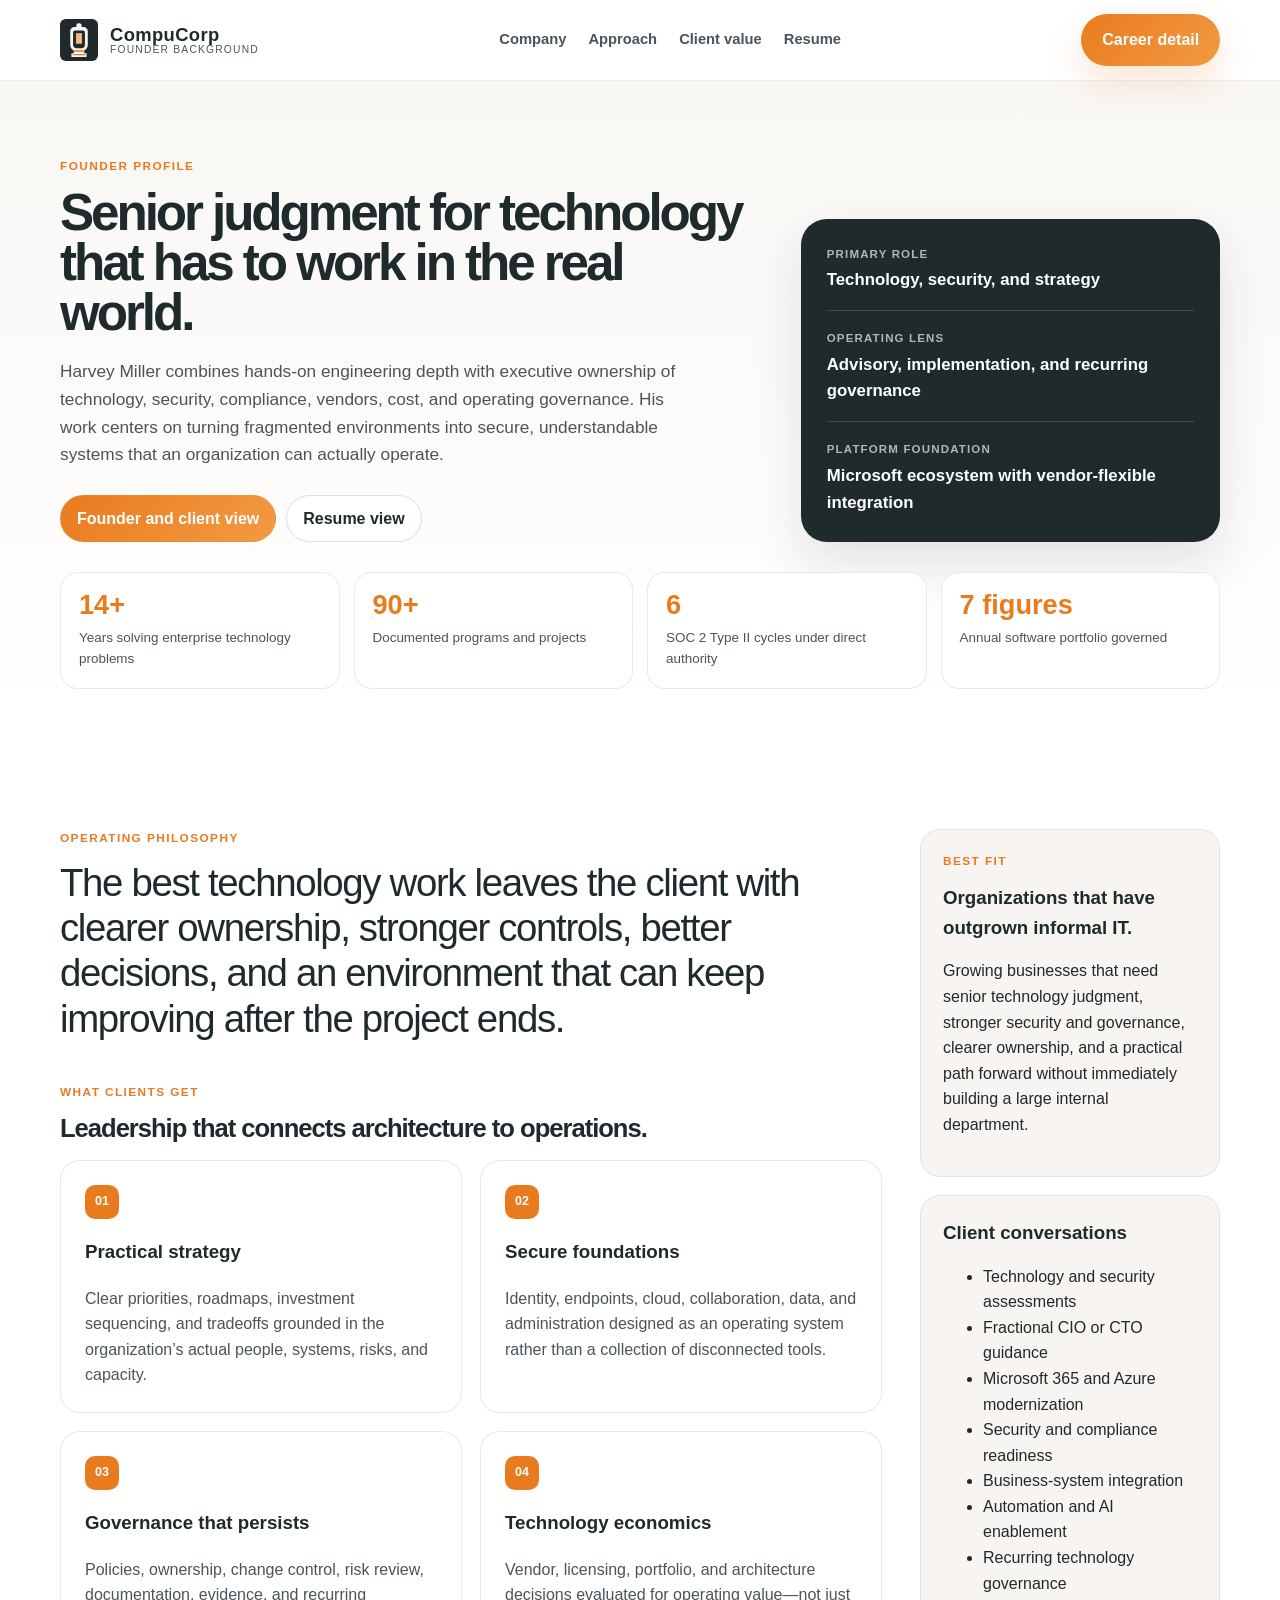
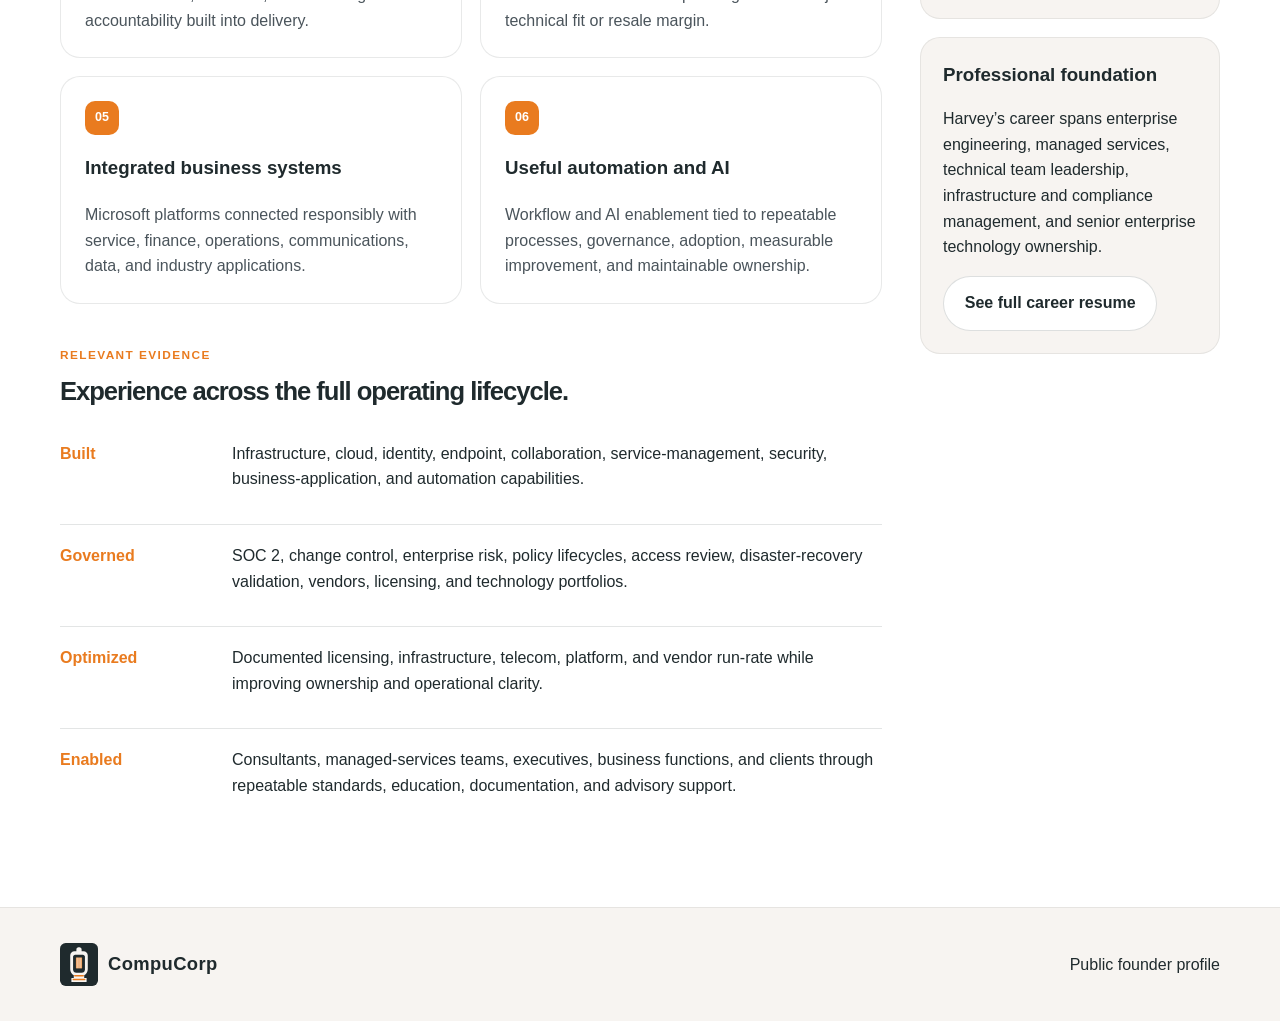
==== site/harvey-founder.html @ 073d2ede "Add public resume and founder profile pages" ====
<!DOCTYPE html>
<html lang="en">
  <head>
    <meta charset="UTF-8" />
    <meta name="viewport" content="width=device-width, initial-scale=1.0" />
    <title>Harvey Miller | Founder Profile</title>
    <meta name="description" content="Client-facing founder profile for Harvey Miller, focused on technology strategy, secure operations, governance, and practical modernization." />
    <link rel="stylesheet" href="styles.css" />
    <link rel="stylesheet" href="career.css" />
  </head>
  <body>
    <header class="topbar">
      <div class="container nav-wrap">
        <a class="brand" href="index.html" aria-label="CompuCorp home">
          <img class="brand-logo" src="assets/compucorp-mark.svg" alt="" />
          <div class="brand-text"><span class="brand-name">CompuCorp</span><span class="brand-tag">Founder background</span></div>
        </a>
        <nav class="main-nav" aria-label="Founder profile navigation">
          <a href="index.html">Company</a>
          <a href="#approach">Approach</a>
          <a href="#client-value">Client value</a>
          <a href="harvey-resume.html">Resume</a>
        </nav>
        <a class="nav-cta" href="harvey-resume.html">Career detail</a>
      </div>
    </header>

    <main>
      <section class="profile-hero">
        <div class="container profile-hero-grid">
          <div>
            <p class="eyebrow">Founder profile</p>
            <h1>Senior judgment for technology that has to work in the real world.</h1>
            <p class="lead">Harvey Miller combines hands-on engineering depth with executive ownership of technology, security, compliance, vendors, cost, and operating governance. His work centers on turning fragmented environments into secure, understandable systems that an organization can actually operate.</p>
            <div class="profile-switcher" aria-label="Choose profile view">
              <a href="harvey-founder.html" aria-current="page">Founder and client view</a>
              <a href="harvey-resume.html">Resume view</a>
            </div>
          </div>
          <aside class="profile-facts" aria-label="Founder focus">
            <dl>
              <div><dt>Primary role</dt><dd>Technology, security, and strategy</dd></div>
              <div><dt>Operating lens</dt><dd>Advisory, implementation, and recurring governance</dd></div>
              <div><dt>Platform foundation</dt><dd>Microsoft ecosystem with vendor-flexible integration</dd></div>
            </dl>
          </aside>
        </div>
        <div class="container profile-metrics" aria-label="Selected experience metrics">
          <div class="profile-metric"><strong>14+</strong><span>Years solving enterprise technology problems</span></div>
          <div class="profile-metric"><strong>90+</strong><span>Documented programs and projects</span></div>
          <div class="profile-metric"><strong>6</strong><span>SOC 2 Type II cycles under direct authority</span></div>
          <div class="profile-metric"><strong>7 figures</strong><span>Annual software portfolio governed</span></div>
        </div>
      </section>

      <section class="section" id="approach">
        <div class="container founder-layout">
          <div>
            <section class="career-section">
              <p class="eyebrow">Operating philosophy</p>
              <p class="founder-principle">The best technology work leaves the client with clearer ownership, stronger controls, better decisions, and an environment that can keep improving after the project ends.</p>
            </section>

            <section class="career-section" id="client-value">
              <p class="eyebrow">What clients get</p>
              <h2>Leadership that connects architecture to operations.</h2>
              <div class="client-value-grid">
                <article class="client-value-card"><span class="number">01</span><h3>Practical strategy</h3><p>Clear priorities, roadmaps, investment sequencing, and tradeoffs grounded in the organization’s actual people, systems, risks, and capacity.</p></article>
                <article class="client-value-card"><span class="number">02</span><h3>Secure foundations</h3><p>Identity, endpoints, cloud, collaboration, data, and administration designed as an operating system rather than a collection of disconnected tools.</p></article>
                <article class="client-value-card"><span class="number">03</span><h3>Governance that persists</h3><p>Policies, ownership, change control, risk review, documentation, evidence, and recurring accountability built into delivery.</p></article>
                <article class="client-value-card"><span class="number">04</span><h3>Technology economics</h3><p>Vendor, licensing, portfolio, and architecture decisions evaluated for operating value—not just technical fit or resale margin.</p></article>
                <article class="client-value-card"><span class="number">05</span><h3>Integrated business systems</h3><p>Microsoft platforms connected responsibly with service, finance, operations, communications, data, and industry applications.</p></article>
                <article class="client-value-card"><span class="number">06</span><h3>Useful automation and AI</h3><p>Workflow and AI enablement tied to repeatable processes, governance, adoption, measurable improvement, and maintainable ownership.</p></article>
              </div>
            </section>

            <section class="career-section">
              <p class="eyebrow">Relevant evidence</p>
              <h2>Experience across the full operating lifecycle.</h2>
              <div class="proof-list">
                <div class="proof-item"><strong>Built</strong><span>Infrastructure, cloud, identity, endpoint, collaboration, service-management, security, business-application, and automation capabilities.</span></div>
                <div class="proof-item"><strong>Governed</strong><span>SOC 2, change control, enterprise risk, policy lifecycles, access review, disaster-recovery validation, vendors, licensing, and technology portfolios.</span></div>
                <div class="proof-item"><strong>Optimized</strong><span>Documented licensing, infrastructure, telecom, platform, and vendor run-rate while improving ownership and operational clarity.</span></div>
                <div class="proof-item"><strong>Enabled</strong><span>Consultants, managed-services teams, executives, business functions, and clients through repeatable standards, education, documentation, and advisory support.</span></div>
              </div>
            </section>
          </div>

          <aside class="profile-sidebar">
            <section class="sidebar-card"><p class="eyebrow">Best fit</p><h3>Organizations that have outgrown informal IT.</h3><p>Growing businesses that need senior technology judgment, stronger security and governance, clearer ownership, and a practical path forward without immediately building a large internal department.</p></section>
            <section class="sidebar-card"><h3>Client conversations</h3><ul><li>Technology and security assessments</li><li>Fractional CIO or CTO guidance</li><li>Microsoft 365 and Azure modernization</li><li>Security and compliance readiness</li><li>Business-system integration</li><li>Automation and AI enablement</li><li>Recurring technology governance</li></ul></section>
            <section class="sidebar-card"><h3>Professional foundation</h3><p>Harvey’s career spans enterprise engineering, managed services, technical team leadership, infrastructure and compliance management, and senior enterprise technology ownership.</p><a class="secondary" href="harvey-resume.html">See full career resume</a></section>
          </aside>
        </div>
      </section>
    </main>

    <footer class="site-footer"><div class="container footer-wrap"><div class="brand brand-footer"><img class="brand-logo" src="assets/compucorp-mark.svg" alt="" /><div class="brand-text"><span class="brand-name">CompuCorp</span></div></div><p>Public founder profile</p></div></footer>
    <script src="script.js"></script>
  </body>
</html>
---- site/styles.css ----
:root {
  --orange: #e97b1f;
  --orange-soft: #f39a42;
  --charcoal: #1f2a2d;
  --graphite: #4a545b;
  --warm-gray: #eae3dc;
  --off-white: #f7f4f1;
  --white: #ffffff;
  --dark: #11181a;
  --shadow: rgba(31, 42, 45, 0.12);
}

* {
  box-sizing: border-box;
}

html {
  scroll-behavior: smooth;
}

body {
  margin: 0;
  font-family: "Segoe UI", Inter, Arial, sans-serif;
  background: var(--white);
  color: var(--charcoal);
  line-height: 1.6;
}

a {
  text-decoration: none;
}

img {
  max-width: 100%;
}

.container {
  width: min(1160px, calc(100% - 32px));
  margin: 0 auto;
}

.topbar {
  position: sticky;
  top: 0;
  z-index: 999;
  background: rgba(255, 255, 255, 0.84);
  backdrop-filter: blur(10px);
  border-bottom: 1px solid rgba(31, 42, 45, 0.08);
}

.nav-wrap {
  display: flex;
  align-items: center;
  justify-content: space-between;
  gap: 20px;
  min-height: 80px;
}

.brand {
  display: flex;
  align-items: center;
  gap: 12px;
}

.brand-mark {
  width: 34px;
  height: 34px;
  background: linear-gradient(135deg, var(--orange) 0%, var(--orange-soft) 100%);
  border-radius: 10px;
  display: grid;
  place-items: center;
  box-shadow: 0 10px 25px rgba(233, 123, 31, 0.24);
}

.brand-logo {
  width: 38px;
  height: 43px;
  object-fit: contain;
}

.mark-core {
  width: 16px;
  height: 16px;
  border: 2px solid var(--white);
  border-radius: 4px;
  display: block;
  transform: rotate(45deg);
}

.brand-text {
  display: flex;
  flex-direction: column;
  line-height: 1.08;
}

.brand-name {
  font-size: 1.15rem;
  letter-spacing: 0.02em;
  font-weight: 800;
  color: var(--charcoal);
}

.brand-tag {
  font-size: 0.64rem;
  letter-spacing: 0.12em;
  text-transform: uppercase;
  color: var(--graphite);
}

.main-nav {
  display: flex;
  align-items: center;
  gap: 22px;
  flex-wrap: wrap;
}

.main-nav a {
  color: var(--graphite);
  font-size: 0.92rem;
  font-weight: 600;
}

.nav-cta,
.primary,
.secondary {
  display: inline-flex;
  align-items: center;
  justify-content: center;
  padding: 0.85rem 1.3rem;
  border-radius: 999px;
  font-weight: 700;
  transition: transform 0.2s ease, box-shadow 0.2s ease;
}

.nav-cta,
.primary {
  background: linear-gradient(135deg, var(--orange) 0%, var(--orange-soft) 100%);
  color: var(--white);
  box-shadow: 0 16px 35px rgba(233, 123, 31, 0.2);
}

.secondary {
  background: var(--white);
  color: var(--charcoal);
  border: 1px solid rgba(31, 42, 45, 0.15);
}

.nav-cta:hover,
.primary:hover,
.secondary:hover {
  transform: translateY(-1px);
}

.hero {
  background: linear-gradient(180deg, #f9f7f4 0%, #ffffff 100%);
  padding: 88px 0 54px;
}

.hero-grid {
  display: grid;
  grid-template-columns: 1.2fr 0.8fr;
  gap: 42px;
  align-items: center;
}

.eyebrow {
  margin: 0 0 12px;
  letter-spacing: 0.12em;
  text-transform: uppercase;
  font-size: 0.74rem;
  font-weight: 800;
  color: var(--orange);
}

h1, h2, h3 {
  margin-top: 0;
  color: var(--charcoal);
}

h1 {
  font-size: clamp(2.8rem, 4vw, 5rem);
  line-height: 0.98;
  margin-bottom: 20px;
  letter-spacing: -0.06em;
}

h2 {
  font-size: clamp(2rem, 3vw, 3rem);
  line-height: 1.1;
  letter-spacing: -0.04em;
}

.lead {
  font-size: 1.08rem;
  max-width: 620px;
  color: var(--graphite);
}

.hero-actions {
  display: flex;
  gap: 16px;
  margin-top: 28px;
  margin-bottom: 30px;
  flex-wrap: wrap;
}

.hero-points {
  list-style: none;
  padding: 0;
  margin: 0;
  display: flex;
  flex-wrap: wrap;
  gap: 12px;
}

.hero-points li {
  background: var(--off-white);
  color: var(--charcoal);
  border: 1px solid rgba(31, 42, 45, 0.08);
  border-radius: 999px;
  padding: 0.6rem 0.9rem;
  font-size: 0.85rem;
  font-weight: 600;
}

.hero-panel {
  background: linear-gradient(180deg, var(--charcoal) 0%, #25363d 100%);
  border-radius: 28px;
  padding: 18px 18px 20px;
  box-shadow: 0 28px 60px rgba(17, 24, 26, 0.18);
}

.hero-mark {
  width: 88px;
  height: 99px;
  object-fit: contain;
  position: absolute;
  right: 22px;
  top: 28px;
  opacity: 0.95;
}

.hero-panel {
  position: relative;
}

.panel-header {
  display: flex;
  gap: 8px;
  padding-bottom: 18px;
  border-bottom: 1px solid rgba(255, 255, 255, 0.1);
}

.dot {
  display: inline-block;
  width: 12px;
  height: 12px;
  border-radius: 50%;
}

.dot.orange { background: var(--orange); }
.dot.gray { background: #b4a9a0; }
.dot.dark { background: #5b6468; }

.mini-graph {
  margin-top: 26px;
  background: rgba(255, 255, 255, 0.04);
  border-radius: 18px;
  padding: 18px 16px 12px;
  border: 1px solid rgba(255, 255, 255, 0.08);
}

.bar-wrap {
  height: 220px;
  display: flex;
  align-items: end;
  gap: 12px;
}

.bar {
  width: 100%;
  display: block;
  border-radius: 11px 11px 0 0;
  background: linear-gradient(180deg, var(--orange-soft) 0%, var(--orange) 100%);
}

.bar-1 { height: 38%; }
.bar-2 { height: 52%; }
.bar-3 { height: 68%; }
.bar-4 { height: 85%; }
.bar-5 { height: 100%; }

.panel-metrics {
  margin-top: 20px;
  display: grid;
  gap: 18px;
}

.panel-metrics div {
  background: rgba(255, 255, 255, 0.04);
  border: 1px solid rgba(255, 255, 255, 0.08);
  border-radius: 14px;
  padding: 12px 14px;
}

.metric-label {
  display: block;
  color: rgba(255, 255, 255, 0.72);
  font-size: 0.7rem;
  letter-spacing: 0.08em;
  text-transform: uppercase;
  margin-bottom: 8px;
}

.panel-metrics strong {
  color: var(--white);
  font-size: 1rem;
}

.stripe {
  background: var(--charcoal);
  color: var(--white);
  padding: 18px 0;
}

.stripe-grid {
  display: grid;
  grid-template-columns: repeat(5, minmax(0, 1fr));
  gap: 16px;
  text-align: center;
}

.stripe-grid span {
  font-weight: 600;
  opacity: 0.92;
}

.section {
  padding: 90px 0;
}

.section.alt {
  background: #f7f4f1;
}

.section-header {
  display: flex;
  flex-direction: column;
  align-items: flex-start;
  margin-bottom: 40px;
}

.section-header.narrow {
  max-width: 780px;
}

.overview-grid,
.model-grid,
.team-grid,
.partner-grid {
  display: grid;
  gap: 28px;
}

.overview-grid {
  grid-template-columns: repeat(2, minmax(0, 1fr));
}

.story-card,
.model-card,
.person-card,
.partner-item,
.service-card {
  background: var(--white);
  border: 1px solid rgba(31, 42, 45, 0.08);
  border-radius: 22px;
  box-shadow: 0 16px 30px var(--shadow);
}

.story-card,
.model-card,
.partner-item,
.person-card {
  padding: 28px;
}

.story-card.accent {
  background: linear-gradient(180deg, var(--off-white) 0%, var(--white) 100%);
}

.cards-grid {
  display: grid;
  grid-template-columns: repeat(3, minmax(0, 1fr));
  gap: 24px;
}

.service-card {
  padding: 24px 22px 20px;
}

.card-icon {
  display: inline-flex;
  width: 44px;
  height: 44px;
  border-radius: 12px;
  align-items: center;
  justify-content: center;
  background: rgba(233, 123, 31, 0.12);
  color: var(--orange);
  font-weight: 800;
  margin-bottom: 16px;
}

.service-card ul,
.model-card ul,
.model-card ol {
  margin: 16px 0 0;
  padding-left: 18px;
  color: var(--graphite);
}

.model-grid {
  grid-template-columns: 1fr 1fr;
  margin-bottom: 28px;
}

.model-card.highlight {
  background: linear-gradient(180deg, var(--charcoal) 0%, #27373d 100%);
  border-color: rgba(255, 255, 255, 0.05);
}

.model-card.highlight h3,
.model-card.highlight li {
  color: var(--white);
}

.pricing-box {
  display: grid;
  gap: 14px;
  background: linear-gradient(135deg, rgba(233, 123, 31, 0.08) 0%, rgba(243, 154, 66, 0.03) 100%);
  border: 1px solid rgba(233, 123, 31, 0.2);
  border-radius: 22px;
  padding: 28px;
}

.price-line {
  display: flex;
  align-items: center;
  justify-content: space-between;
  gap: 16px;
  background: rgba(255, 255, 255, 0.7);
  border-radius: 14px;
  padding: 14px 16px;
  border: 1px solid rgba(31, 42, 45, 0.06);
}

.timeline {
  display: grid;
  grid-template-columns: repeat(5, minmax(0, 1fr));
  gap: 18px;
}

.timeline-item {
  background: var(--white);
  border-radius: 18px;
  border: 1px solid rgba(31, 42, 45, 0.08);
  padding: 20px 18px;
  box-shadow: 0 10px 25px rgba(31, 42, 45, 0.04);
}

.step {
  display: inline-block;
  margin-bottom: 10px;
  background: rgba(233, 123, 31, 0.12);
  color: var(--orange);
  border-radius: 999px;
  padding: 5px 10px;
  font-size: 0.72rem;
  font-weight: 800;
  letter-spacing: 0.08em;
  text-transform: uppercase;
}

.team-grid {
  grid-template-columns: repeat(3, minmax(0, 1fr));
}

.person-role {
  display: inline-block;
  margin-bottom: 10px;
  color: var(--orange);
  font-size: 0.7rem;
  font-weight: 800;
  letter-spacing: 0.1em;
  text-transform: uppercase;
}

.partner-grid {
  grid-template-columns: repeat(2, minmax(0, 1fr));
}

.section-link {
  margin: 28px 0 0;
}

.section-link a {
  color: var(--orange);
  font-weight: 800;
}

.portal-section {
  padding-top: 20px;
}

.portal-grid {
  display: grid;
  grid-template-columns: repeat(3, minmax(0, 1fr));
  gap: 20px;
}

.portal-card {
  display: block;
  min-height: 230px;
  padding: 28px;
  color: var(--charcoal);
  background: var(--white);
  border: 1px solid rgba(31, 42, 45, 0.1);
  border-radius: 18px;
  box-shadow: 0 16px 32px rgba(31, 42, 45, 0.08);
  transition: transform 0.2s ease, border-color 0.2s ease;
}

.portal-card:hover {
  transform: translateY(-4px);
  border-color: rgba(233, 123, 31, 0.45);
}

.card-kicker {
  color: var(--orange);
  font-size: 0.72rem;
  font-weight: 800;
  letter-spacing: 0.1em;
  text-transform: uppercase;
}

.page-hero {
  padding: 86px 0 48px;
  background: linear-gradient(180deg, #f9f7f4 0%, #ffffff 100%);
}

.page-hero .lead {
  max-width: 760px;
}

.notice {
  margin: 28px 0 0;
  padding: 16px 18px;
  border-left: 4px solid var(--orange);
  background: var(--off-white);
  color: var(--graphite);
}

.work-grid {
  display: grid;
  grid-template-columns: repeat(3, minmax(0, 1fr));
  gap: 20px;
}

.work-card {
  padding: 24px;
  background: var(--white);
  border: 1px solid rgba(31, 42, 45, 0.09);
  border-radius: 16px;
}

.work-card ul,
.work-card ol,
.resource-list {
  margin: 16px 0 0;
  padding-left: 19px;
  color: var(--graphite);
}

.work-card li,
.resource-list li {
  margin-bottom: 8px;
}

.gate-list {
  display: grid;
  gap: 14px;
}

.gate-item {
  display: grid;
  grid-template-columns: 130px 1fr 1fr;
  gap: 20px;
  align-items: start;
  padding: 18px;
  background: var(--white);
  border: 1px solid rgba(31, 42, 45, 0.08);
  border-radius: 14px;
}

.gate-label {
  color: var(--orange);
  font-size: 0.78rem;
  font-weight: 800;
  letter-spacing: 0.08em;
  text-transform: uppercase;
}

.resource-grid {
  display: grid;
  grid-template-columns: repeat(2, minmax(0, 1fr));
  gap: 20px;
}

.section-spacer {
  margin-top: 20px;
}

.resource-card {
  padding: 26px;
  background: var(--charcoal);
  border-radius: 18px;
  color: var(--white);
}

.resource-card h3,
.resource-card p,
.resource-card li,
.resource-card a {
  color: var(--white);
}

.resource-card a {
  text-decoration: underline;
  text-decoration-color: var(--orange-soft);
  text-underline-offset: 4px;
}

.doc-links {
  display: grid;
  gap: 12px;
}

.doc-link {
  display: block;
  padding: 16px;
  background: var(--white);
  border: 1px solid rgba(31, 42, 45, 0.09);
  border-radius: 12px;
  color: var(--charcoal);
  font-weight: 700;
}

.document-library,
.document-content {
  display: grid;
  gap: 34px;
}

.document-group {
  display: grid;
  gap: 16px;
}

.document-group > h3 {
  margin-bottom: 0;
  color: var(--orange);
  font-size: 0.82rem;
  letter-spacing: 0.1em;
  text-transform: uppercase;
}

.document-grid {
  display: grid;
  grid-template-columns: repeat(3, minmax(0, 1fr));
  gap: 18px;
}

.document-card {
  display: flex;
  flex-direction: column;
  align-items: flex-start;
  padding: 24px;
  background: var(--white);
  border: 1px solid rgba(31, 42, 45, 0.09);
  border-radius: 16px;
  box-shadow: 0 10px 24px rgba(31, 42, 45, 0.05);
}

.document-card p {
  color: var(--graphite);
  flex: 1;
}

.document-card .doc-link {
  width: 100%;
  margin-top: 14px;
  color: var(--orange);
  background: var(--off-white);
}

.document-section {
  max-width: 820px;
  padding-bottom: 28px;
  border-bottom: 1px solid rgba(31, 42, 45, 0.1);
}

.document-section h2 {
  font-size: 1.8rem;
  margin-bottom: 12px;
}

.document-section p,
.document-section li {
  color: var(--graphite);
}

.document-section ul {
  display: grid;
  gap: 10px;
  padding-left: 22px;
}

.final-callout {
  padding-top: 32px;
}

.final-box {
  background: linear-gradient(135deg, var(--charcoal) 0%, #23373d 100%);
  border-radius: 28px;
  padding: 34px 28px;
  display: flex;
  justify-content: space-between;
  align-items: center;
  gap: 20px;
  color: var(--white);
}

.final-box h2,
.final-box .eyebrow {
  color: var(--white);
}

.site-footer {
  background: var(--off-white);
  border-top: 1px solid rgba(31, 42, 45, 0.08);
  padding: 28px 0;
}

.footer-wrap {
  display: flex;
  align-items: center;
  justify-content: space-between;
  gap: 16px;
  flex-wrap: wrap;
}

.brand-footer {
  gap: 10px;
}

@media (max-width: 980px) {
  .hero-grid,
  .overview-grid,
  .model-grid,
  .cards-grid,
  .team-grid,
  .partner-grid,
  .portal-grid,
  .work-grid,
  .timeline,
  .stripe-grid,
  .document-grid {
    grid-template-columns: 1fr 1fr;
  }

  .hero-grid,
  .timeline,
  .stripe-grid {
    grid-template-columns: 1fr;
  }

  .main-nav {
    display: none;
  }

  .final-box {
    flex-direction: column;
    align-items: flex-start;
  }
}

@media (max-width: 640px) {
  .cards-grid,
  .overview-grid,
  .model-grid,
  .team-grid,
  .partner-grid,
  .portal-grid,
  .work-grid,
  .resource-grid,
  .timeline,
  .stripe-grid,
  .document-grid {
    grid-template-columns: 1fr;
  }

  .gate-item {
    grid-template-columns: 1fr;
    gap: 8px;
  }

  .nav-wrap {
    min-height: 72px;
  }

  .hero {
    padding-top: 56px;
  }

  h1 {
    font-size: 2.5rem;
  }
}
---- site/career.css ----
.profile-hero {
  background: linear-gradient(180deg, #f9f7f4 0%, #ffffff 100%);
  padding: 76px 0 50px;
}

.profile-hero-grid {
  display: grid;
  grid-template-columns: minmax(0, 1.25fr) minmax(280px, 0.75fr);
  gap: 42px;
  align-items: end;
}

.profile-hero h1 {
  max-width: 900px;
}

.profile-switcher {
  display: flex;
  flex-wrap: wrap;
  gap: 10px;
  margin-top: 26px;
}

.profile-switcher a {
  display: inline-flex;
  align-items: center;
  min-height: 42px;
  padding: 0.62rem 1rem;
  border: 1px solid rgba(31, 42, 45, 0.14);
  border-radius: 999px;
  color: var(--charcoal);
  font-weight: 700;
  background: var(--white);
}

.profile-switcher a[aria-current="page"] {
  color: var(--white);
  border-color: transparent;
  background: linear-gradient(135deg, var(--orange) 0%, var(--orange-soft) 100%);
}

.profile-facts {
  background: var(--charcoal);
  color: var(--white);
  border-radius: 26px;
  padding: 26px;
  box-shadow: 0 22px 50px var(--shadow);
}

.profile-facts dl {
  margin: 0;
  display: grid;
  gap: 18px;
}

.profile-facts div {
  padding-bottom: 16px;
  border-bottom: 1px solid rgba(255, 255, 255, 0.14);
}

.profile-facts div:last-child {
  padding-bottom: 0;
  border-bottom: 0;
}

.profile-facts dt {
  color: rgba(255, 255, 255, 0.66);
  font-size: 0.72rem;
  font-weight: 800;
  letter-spacing: 0.1em;
  text-transform: uppercase;
}

.profile-facts dd {
  margin: 4px 0 0;
  font-size: 1.05rem;
  font-weight: 700;
}

.profile-metrics {
  display: grid;
  grid-template-columns: repeat(4, minmax(0, 1fr));
  gap: 14px;
  margin-top: 30px;
}

.profile-metric {
  border: 1px solid rgba(31, 42, 45, 0.1);
  border-radius: 18px;
  padding: 18px;
  background: var(--white);
}

.profile-metric strong {
  display: block;
  font-size: 1.7rem;
  line-height: 1;
  color: var(--orange);
}

.profile-metric span {
  display: block;
  margin-top: 8px;
  font-size: 0.84rem;
  color: var(--graphite);
}

.resume-layout,
.founder-layout {
  display: grid;
  grid-template-columns: minmax(0, 1fr) 300px;
  gap: 38px;
  align-items: start;
}

.career-section + .career-section {
  margin-top: 42px;
}

.career-section h2 {
  font-size: clamp(1.55rem, 2vw, 2.15rem);
  margin-bottom: 18px;
}

.career-entry {
  padding: 22px 0;
  border-top: 1px solid rgba(31, 42, 45, 0.12);
}

.career-entry:first-of-type {
  border-top: 0;
  padding-top: 0;
}

.career-entry-header {
  display: flex;
  justify-content: space-between;
  gap: 24px;
  align-items: baseline;
}

.career-entry h3 {
  margin-bottom: 4px;
  font-size: 1.16rem;
}

.career-entry .dates {
  color: var(--graphite);
  white-space: nowrap;
  font-size: 0.9rem;
  font-weight: 700;
}

.career-entry .employer {
  color: var(--orange);
  font-size: 0.86rem;
  font-weight: 800;
  letter-spacing: 0.04em;
  text-transform: uppercase;
}

.career-entry ul,
.profile-sidebar ul {
  margin-bottom: 0;
}

.profile-sidebar {
  position: sticky;
  top: 104px;
  display: grid;
  gap: 18px;
}

.sidebar-card {
  background: var(--off-white);
  border: 1px solid rgba(31, 42, 45, 0.08);
  border-radius: 20px;
  padding: 22px;
}

.sidebar-card h3 {
  margin-bottom: 10px;
}

.skill-cloud {
  display: flex;
  flex-wrap: wrap;
  gap: 8px;
}

.skill-cloud span {
  border: 1px solid rgba(31, 42, 45, 0.12);
  border-radius: 999px;
  padding: 0.45rem 0.68rem;
  background: var(--white);
  color: var(--graphite);
  font-size: 0.78rem;
  font-weight: 700;
}

.founder-principle {
  font-size: clamp(1.65rem, 3vw, 2.55rem);
  line-height: 1.18;
  letter-spacing: -0.035em;
  margin: 0;
}

.client-value-grid {
  display: grid;
  grid-template-columns: repeat(2, minmax(0, 1fr));
  gap: 18px;
}

.client-value-card {
  border: 1px solid rgba(31, 42, 45, 0.1);
  border-radius: 20px;
  padding: 24px;
  background: var(--white);
}

.client-value-card .number {
  display: inline-grid;
  place-items: center;
  width: 34px;
  height: 34px;
  margin-bottom: 18px;
  border-radius: 10px;
  color: var(--white);
  background: var(--orange);
  font-size: 0.78rem;
  font-weight: 900;
}

.client-value-card p {
  margin-bottom: 0;
  color: var(--graphite);
}

.proof-list {
  display: grid;
  gap: 14px;
}

.proof-item {
  display: grid;
  grid-template-columns: 150px 1fr;
  gap: 22px;
  padding: 18px 0;
  border-top: 1px solid rgba(31, 42, 45, 0.12);
}

.proof-item:first-child {
  border-top: 0;
}

.proof-item strong {
  color: var(--orange);
}

.public-note {
  color: var(--graphite);
  font-size: 0.82rem;
  margin-top: 20px;
}

@media (max-width: 900px) {
  .profile-hero-grid,
  .resume-layout,
  .founder-layout {
    grid-template-columns: 1fr;
  }

  .profile-metrics {
    grid-template-columns: repeat(2, minmax(0, 1fr));
  }

  .profile-sidebar {
    position: static;
  }
}

@media (max-width: 620px) {
  .profile-hero {
    padding-top: 48px;
  }

  .profile-metrics,
  .client-value-grid {
    grid-template-columns: 1fr;
  }

  .career-entry-header,
  .proof-item {
    display: block;
  }

  .career-entry .dates {
    display: block;
    margin-top: 4px;
  }
}
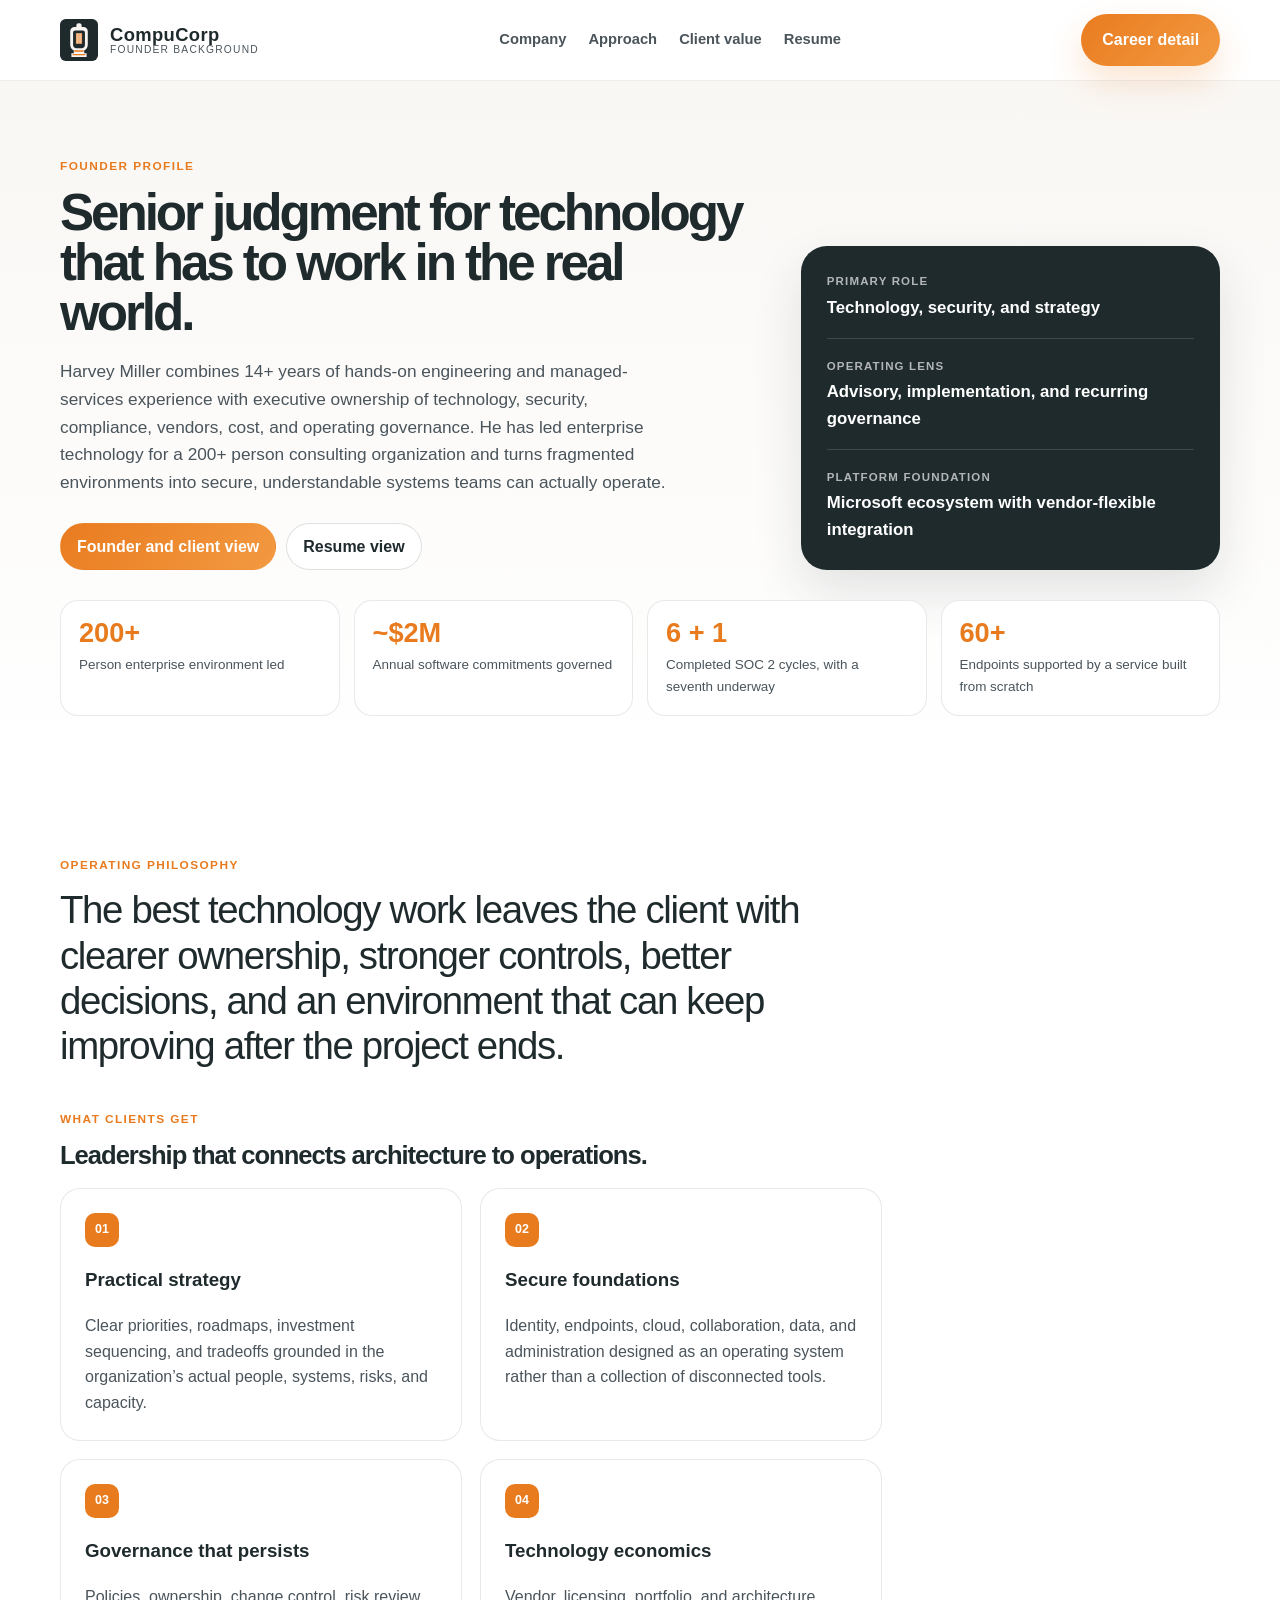
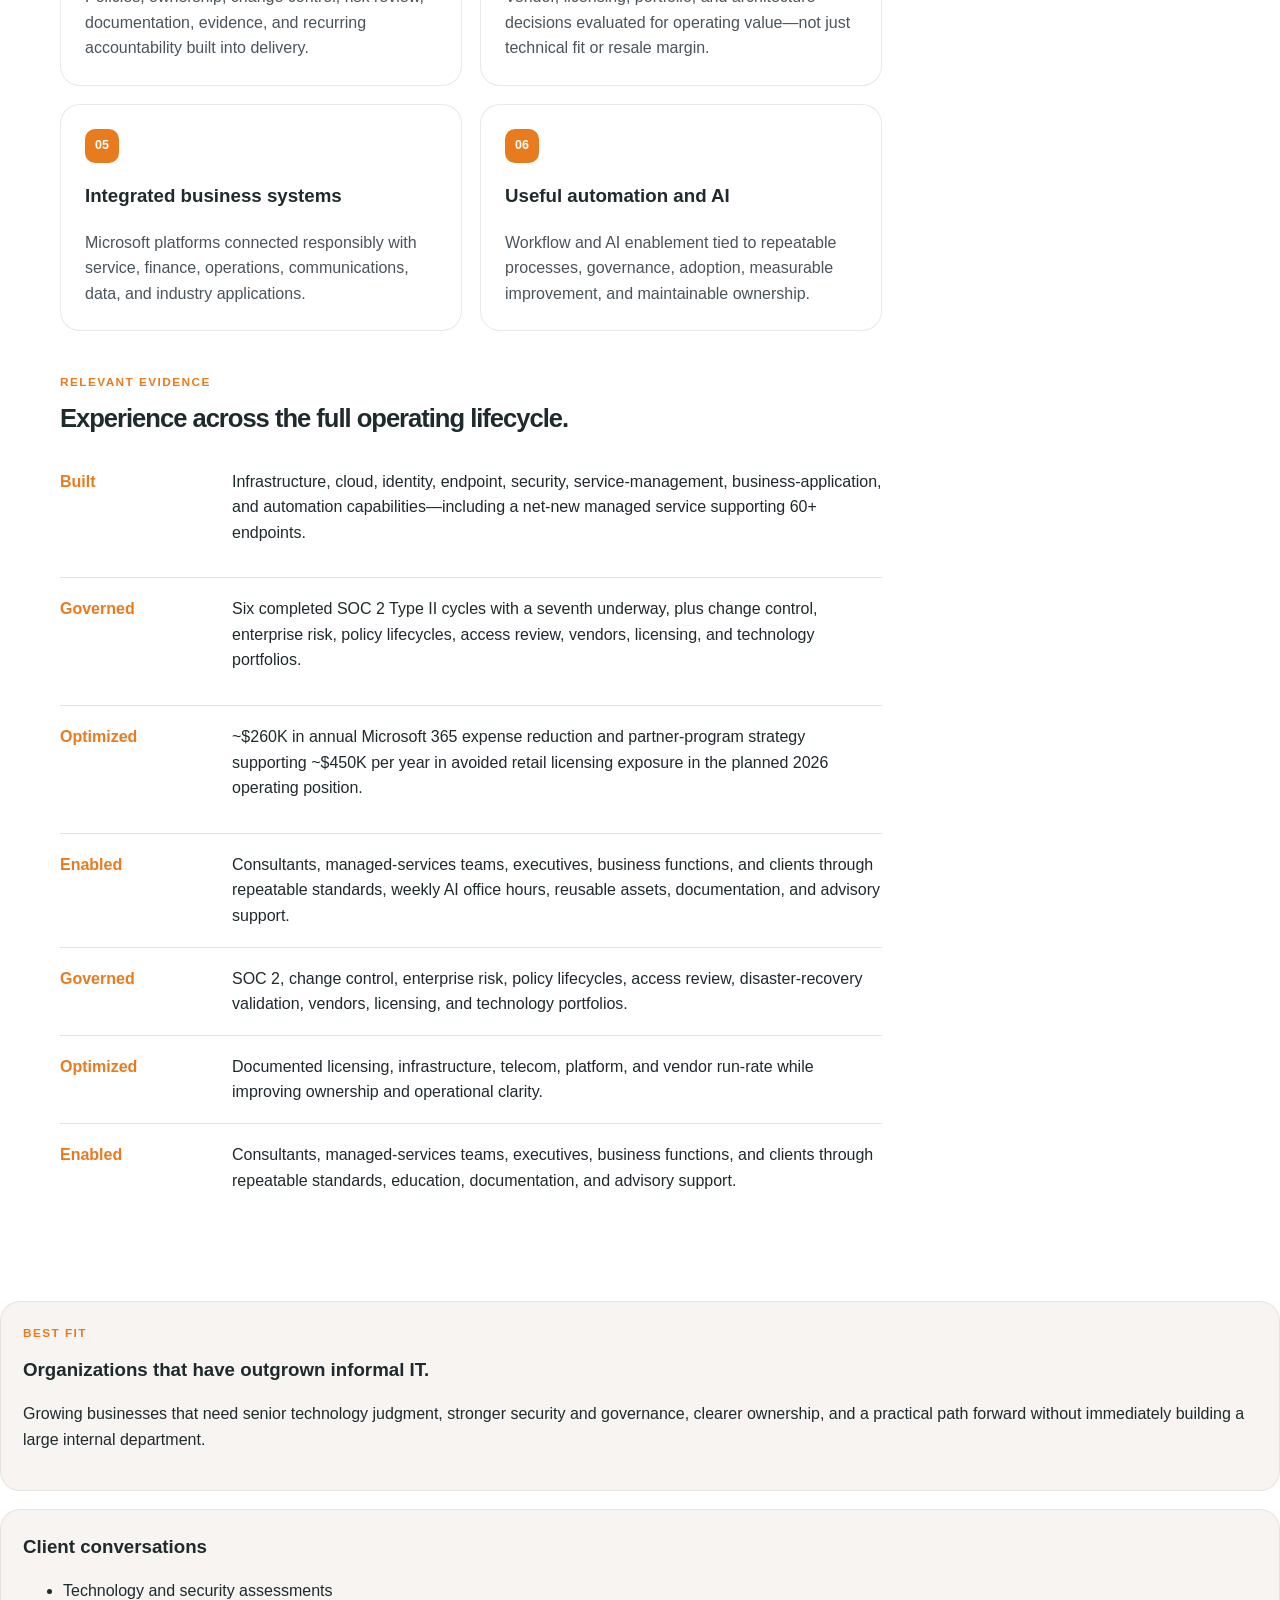
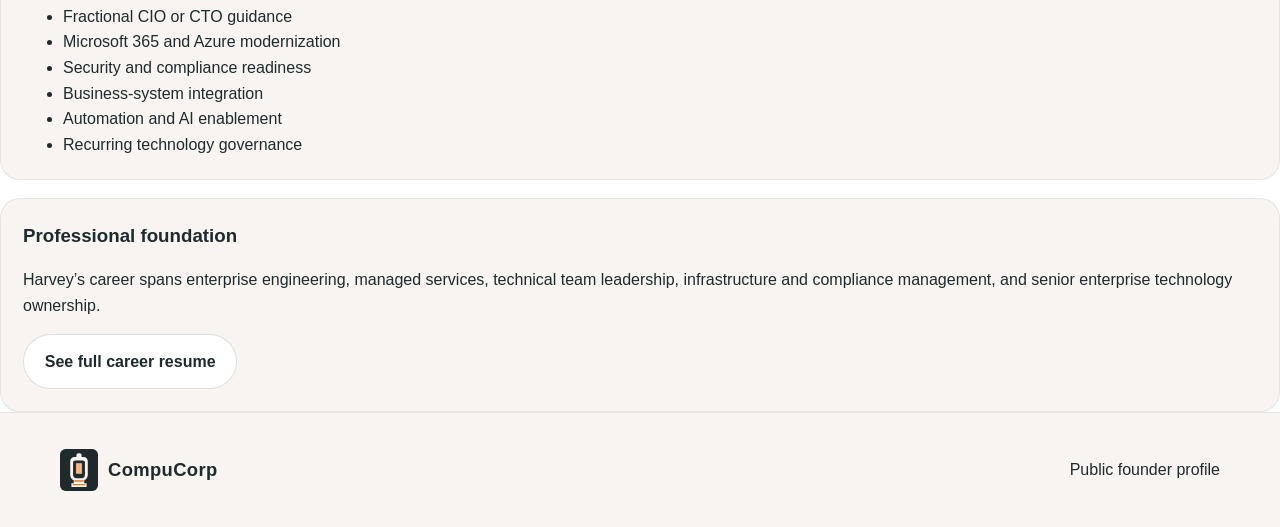
==== commit 28823b32: "Align career content with newest Indeed resume" ====
--- a/site/harvey-founder.html
+++ b/site/harvey-founder.html
@@ -31,7 +31,7 @@
           <div>
             <p class="eyebrow">Founder profile</p>
             <h1>Senior judgment for technology that has to work in the real world.</h1>
-            <p class="lead">Harvey Miller combines hands-on engineering depth with executive ownership of technology, security, compliance, vendors, cost, and operating governance. His work centers on turning fragmented environments into secure, understandable systems that an organization can actually operate.</p>
+            <p class="lead">Harvey Miller combines 14+ years of hands-on engineering and managed-services experience with executive ownership of technology, security, compliance, vendors, cost, and operating governance. He has led enterprise technology for a 200+ person consulting organization and turns fragmented environments into secure, understandable systems teams can actually operate.</p>
             <div class="profile-switcher" aria-label="Choose profile view">
               <a href="harvey-founder.html" aria-current="page">Founder and client view</a>
               <a href="harvey-resume.html">Resume view</a>
@@ -46,10 +46,10 @@
           </aside>
         </div>
         <div class="container profile-metrics" aria-label="Selected experience metrics">
-          <div class="profile-metric"><strong>14+</strong><span>Years solving enterprise technology problems</span></div>
-          <div class="profile-metric"><strong>90+</strong><span>Documented programs and projects</span></div>
-          <div class="profile-metric"><strong>6</strong><span>SOC 2 Type II cycles under direct authority</span></div>
-          <div class="profile-metric"><strong>7 figures</strong><span>Annual software portfolio governed</span></div>
+          <div class="profile-metric"><strong>200+</strong><span>Person enterprise environment led</span></div>
+          <div class="profile-metric"><strong>~$2M</strong><span>Annual software commitments governed</span></div>
+          <div class="profile-metric"><strong>6 + 1</strong><span>Completed SOC 2 cycles, with a seventh underway</span></div>
+          <div class="profile-metric"><strong>60+</strong><span>Endpoints supported by a service built from scratch</span></div>
         </div>
       </section>
 
@@ -78,7 +78,11 @@
               <p class="eyebrow">Relevant evidence</p>
               <h2>Experience across the full operating lifecycle.</h2>
               <div class="proof-list">
-                <div class="proof-item"><strong>Built</strong><span>Infrastructure, cloud, identity, endpoint, collaboration, service-management, security, business-application, and automation capabilities.</span></div>
+                <div class="proof-item"><strong>Built</strong><span>Infrastructure, cloud, identity, endpoint, security, service-management, business-application, and automation capabilities—including a net-new managed service supporting 60+ endpoints.</span></div>
+                <div class="proof-item"><strong>Governed</strong><span>Six completed SOC 2 Type II cycles with a seventh underway, plus change control, enterprise risk, policy lifecycles, access review, vendors, licensing, and technology portfolios.</span></div>
+                <div class="proof-item"><strong>Optimized</strong><span>~$260K in annual Microsoft 365 expense reduction and partner-program strategy supporting ~$450K per year in avoided retail licensing exposure in the planned 2026 operating position.</span></div>
+                <div class="proof-item"><strong>Enabled</strong><span>Consultants, managed-services teams, executives, business functions, and clients through repeatable standards, weekly AI office hours, reusable assets, documentation, and advisory support.</span></div>
+              </div>
                 <div class="proof-item"><strong>Governed</strong><span>SOC 2, change control, enterprise risk, policy lifecycles, access review, disaster-recovery validation, vendors, licensing, and technology portfolios.</span></div>
                 <div class="proof-item"><strong>Optimized</strong><span>Documented licensing, infrastructure, telecom, platform, and vendor run-rate while improving ownership and operational clarity.</span></div>
                 <div class="proof-item"><strong>Enabled</strong><span>Consultants, managed-services teams, executives, business functions, and clients through repeatable standards, education, documentation, and advisory support.</span></div>
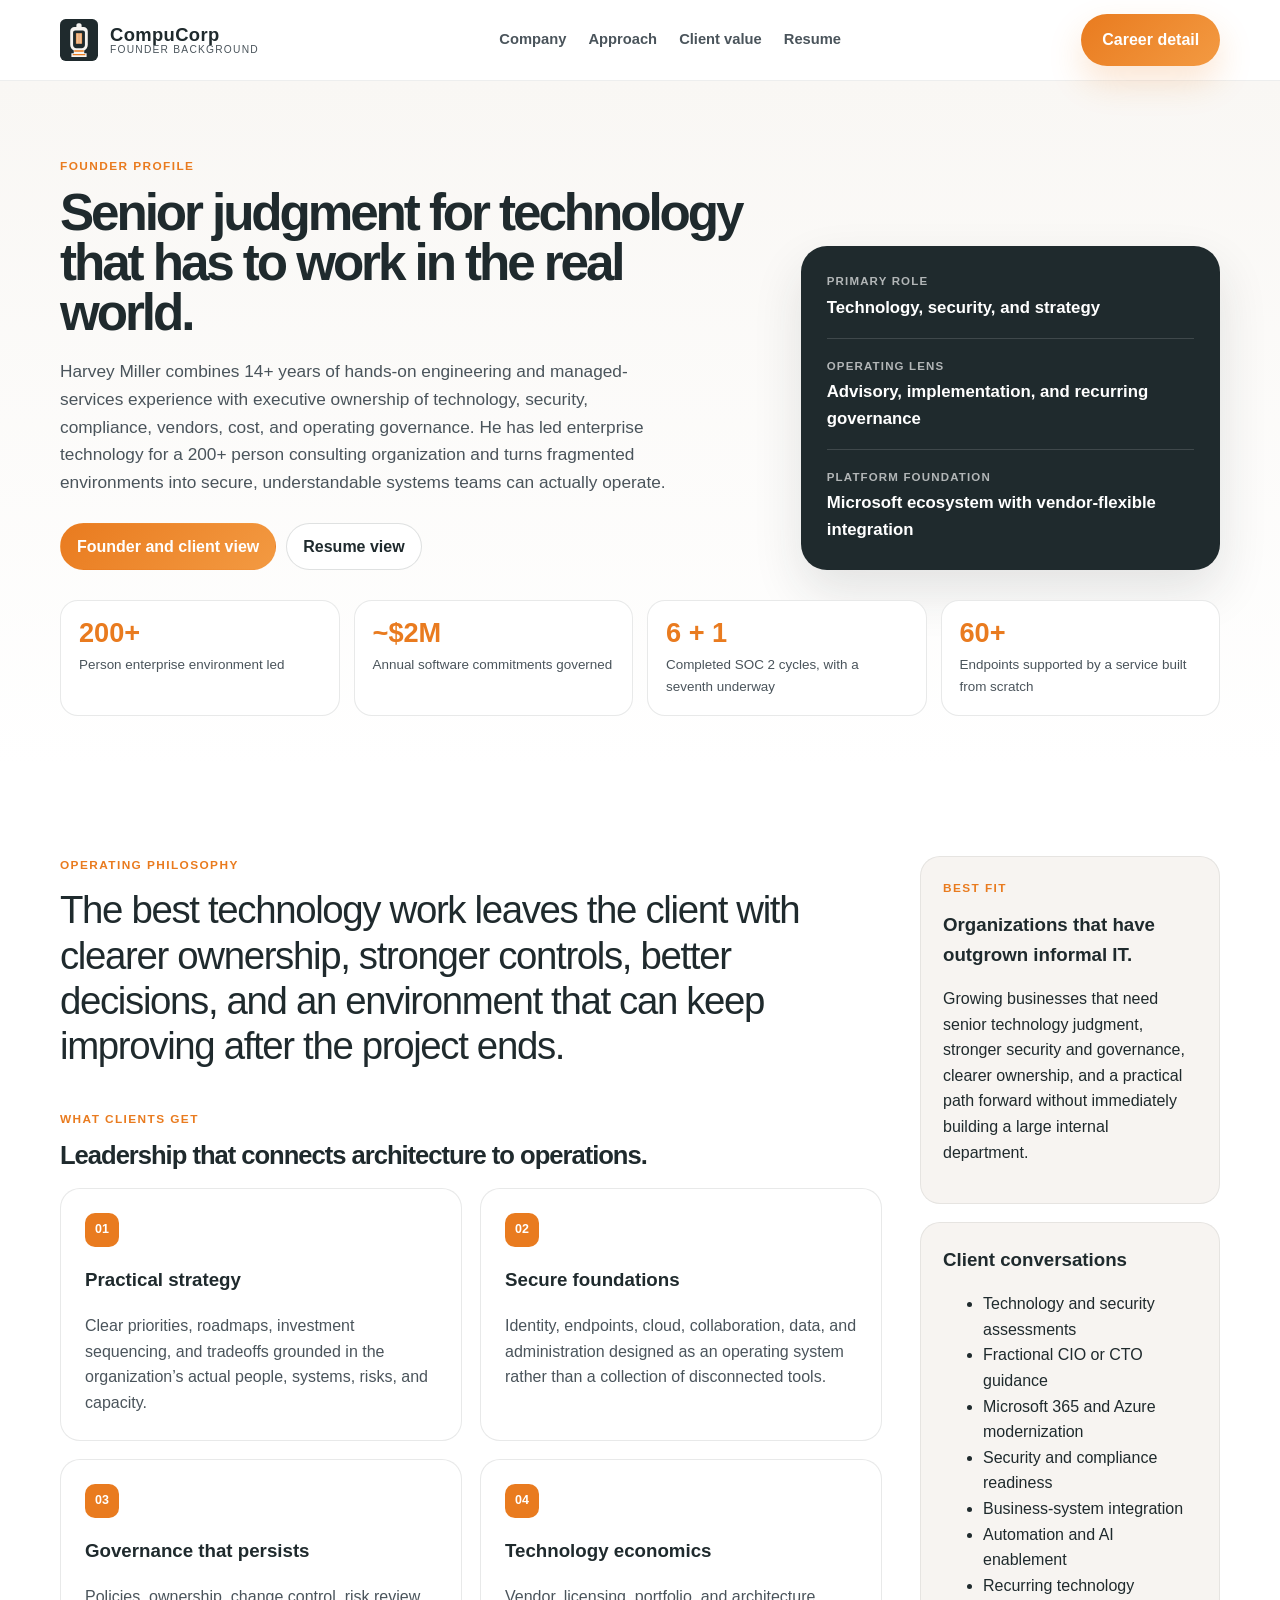
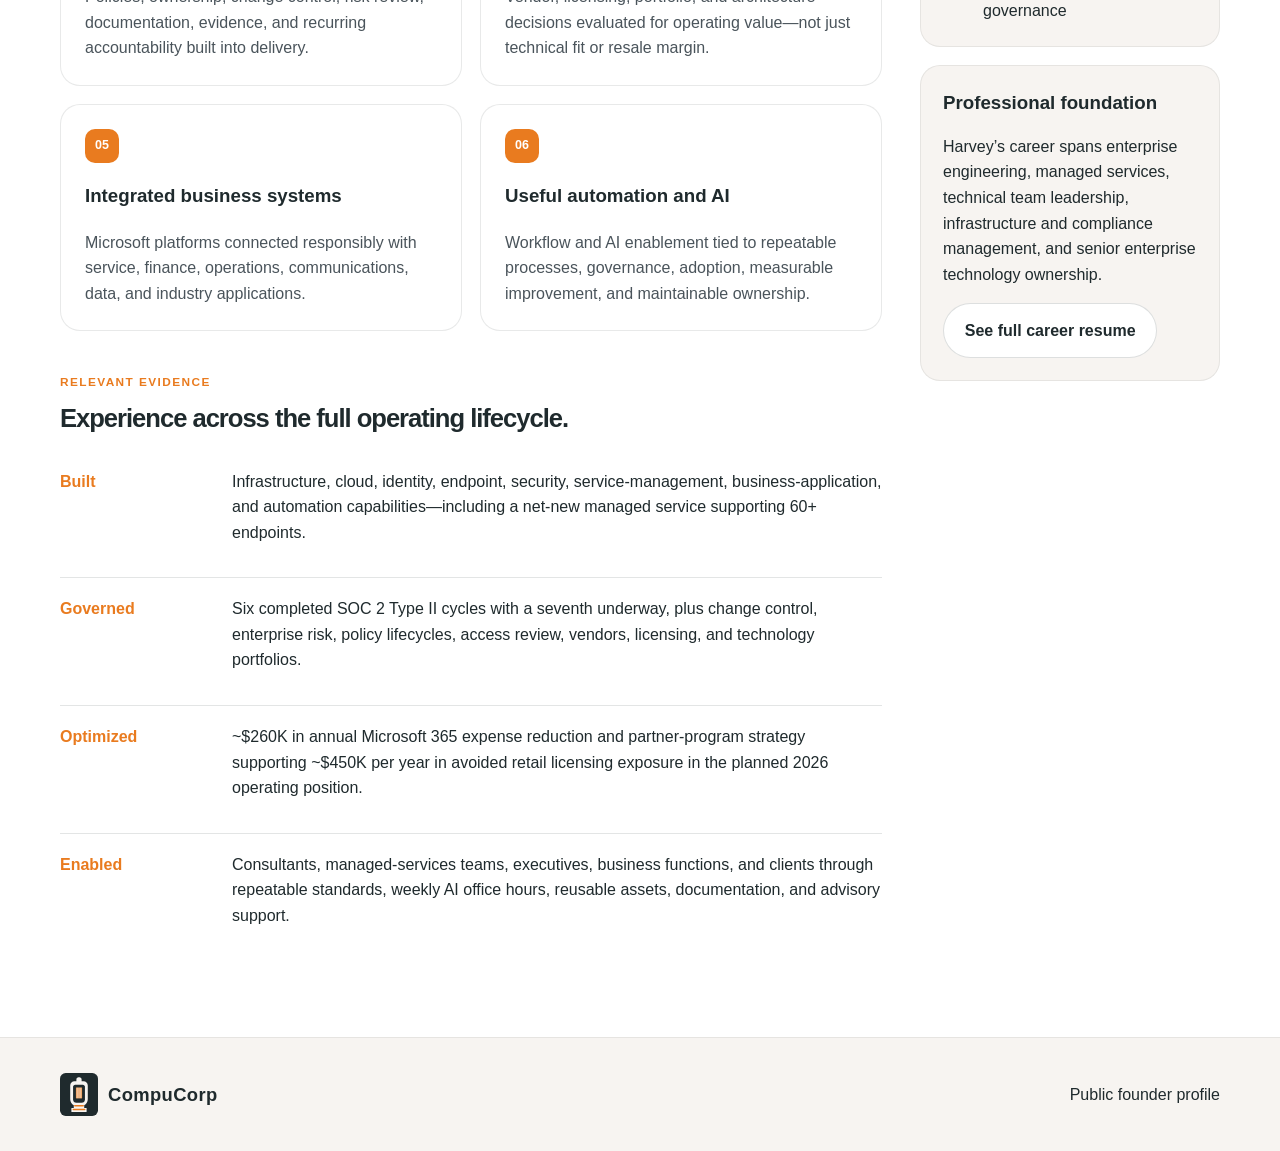
==== commit a400144c: "Remove superseded founder proof points" ====
--- a/site/harvey-founder.html
+++ b/site/harvey-founder.html
@@ -83,10 +83,6 @@
                 <div class="proof-item"><strong>Optimized</strong><span>~$260K in annual Microsoft 365 expense reduction and partner-program strategy supporting ~$450K per year in avoided retail licensing exposure in the planned 2026 operating position.</span></div>
                 <div class="proof-item"><strong>Enabled</strong><span>Consultants, managed-services teams, executives, business functions, and clients through repeatable standards, weekly AI office hours, reusable assets, documentation, and advisory support.</span></div>
               </div>
-                <div class="proof-item"><strong>Governed</strong><span>SOC 2, change control, enterprise risk, policy lifecycles, access review, disaster-recovery validation, vendors, licensing, and technology portfolios.</span></div>
-                <div class="proof-item"><strong>Optimized</strong><span>Documented licensing, infrastructure, telecom, platform, and vendor run-rate while improving ownership and operational clarity.</span></div>
-                <div class="proof-item"><strong>Enabled</strong><span>Consultants, managed-services teams, executives, business functions, and clients through repeatable standards, education, documentation, and advisory support.</span></div>
-              </div>
             </section>
           </div>
 
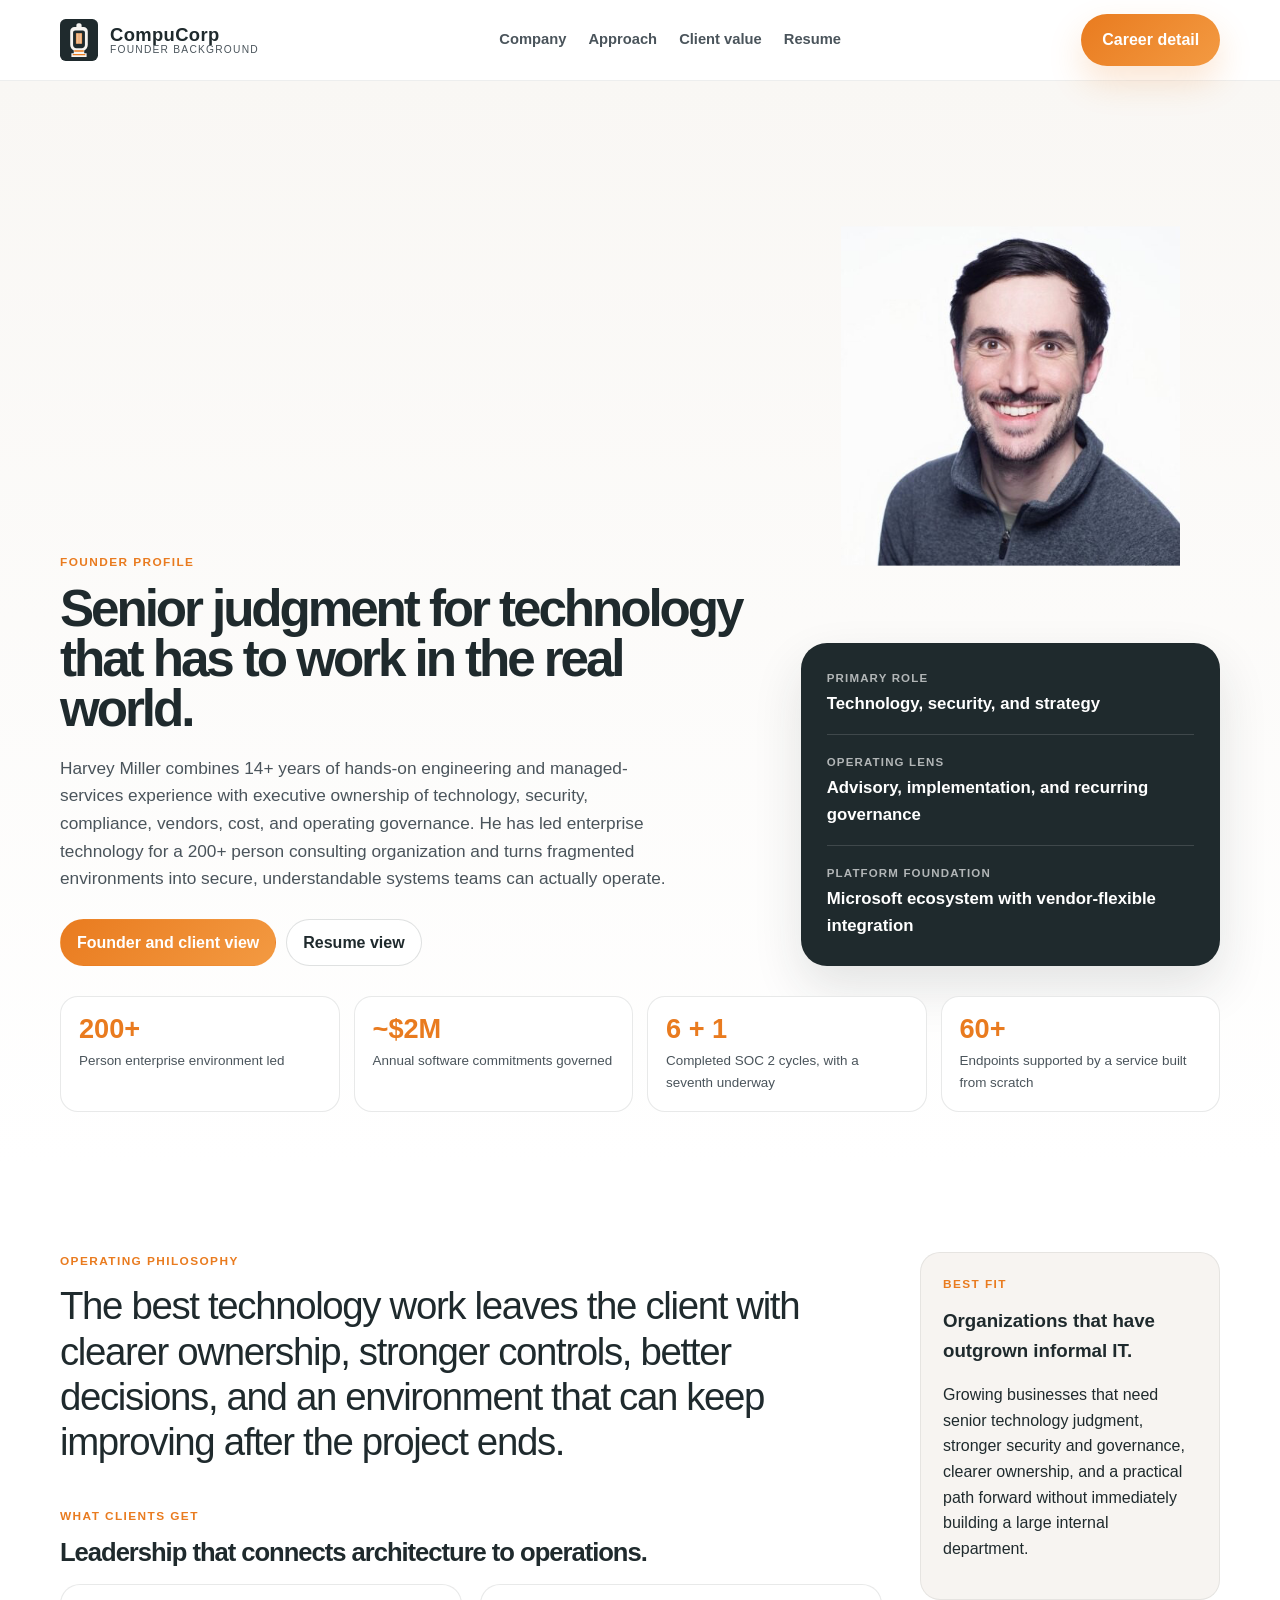
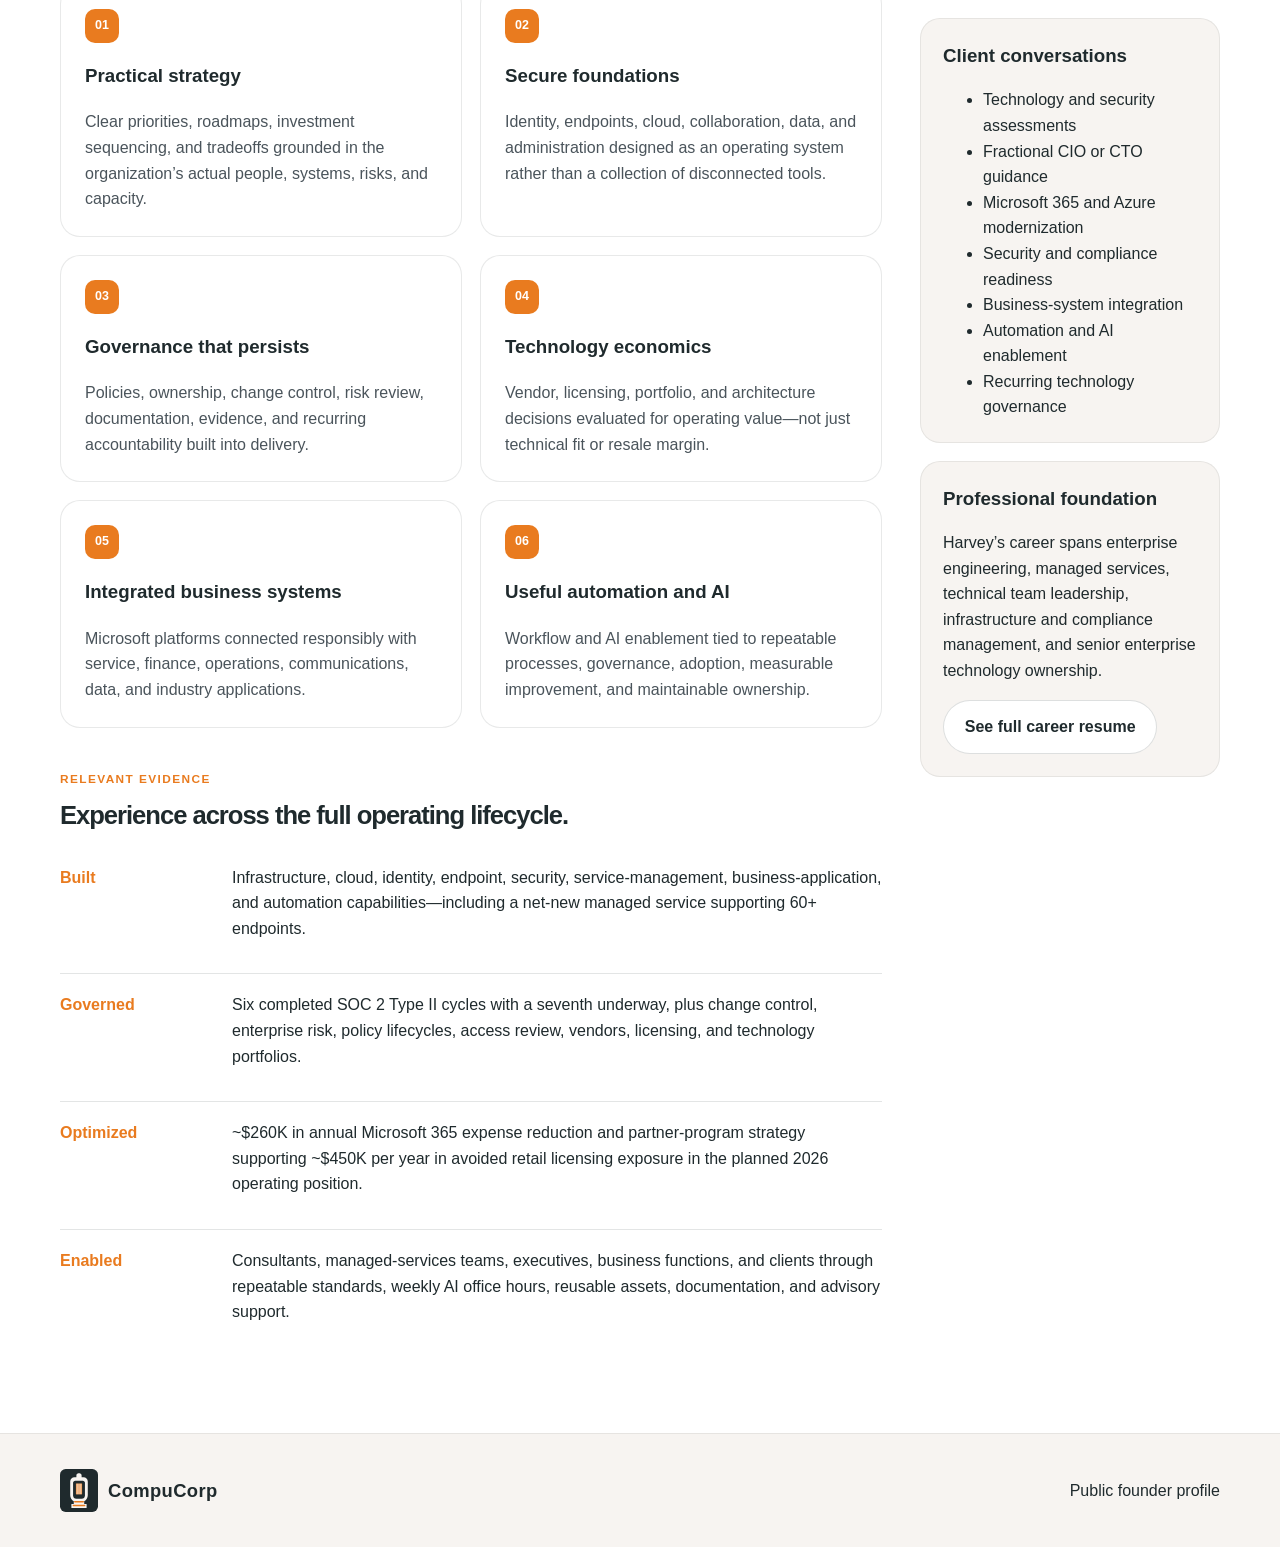
==== commit b9038bab: "Add headshot to founder profile" ====
--- a/site/harvey-founder.html
+++ b/site/harvey-founder.html
@@ -37,12 +37,17 @@
               <a href="harvey-resume.html">Resume view</a>
             </div>
           </div>
-          <aside class="profile-facts" aria-label="Founder focus">
-            <dl>
+          <aside class="profile-aside" aria-label="Founder focus">
+            <figure class="profile-portrait">
+              <img src="assets/harvey-miller-headshot.svg" alt="Harvey Miller" width="446" height="446" fetchpriority="high" />
+            </figure>
+            <div class="profile-facts">
+              <dl>
               <div><dt>Primary role</dt><dd>Technology, security, and strategy</dd></div>
               <div><dt>Operating lens</dt><dd>Advisory, implementation, and recurring governance</dd></div>
               <div><dt>Platform foundation</dt><dd>Microsoft ecosystem with vendor-flexible integration</dd></div>
             </dl>
+            </div>
           </aside>
         </div>
         <div class="container profile-metrics" aria-label="Selected experience metrics">
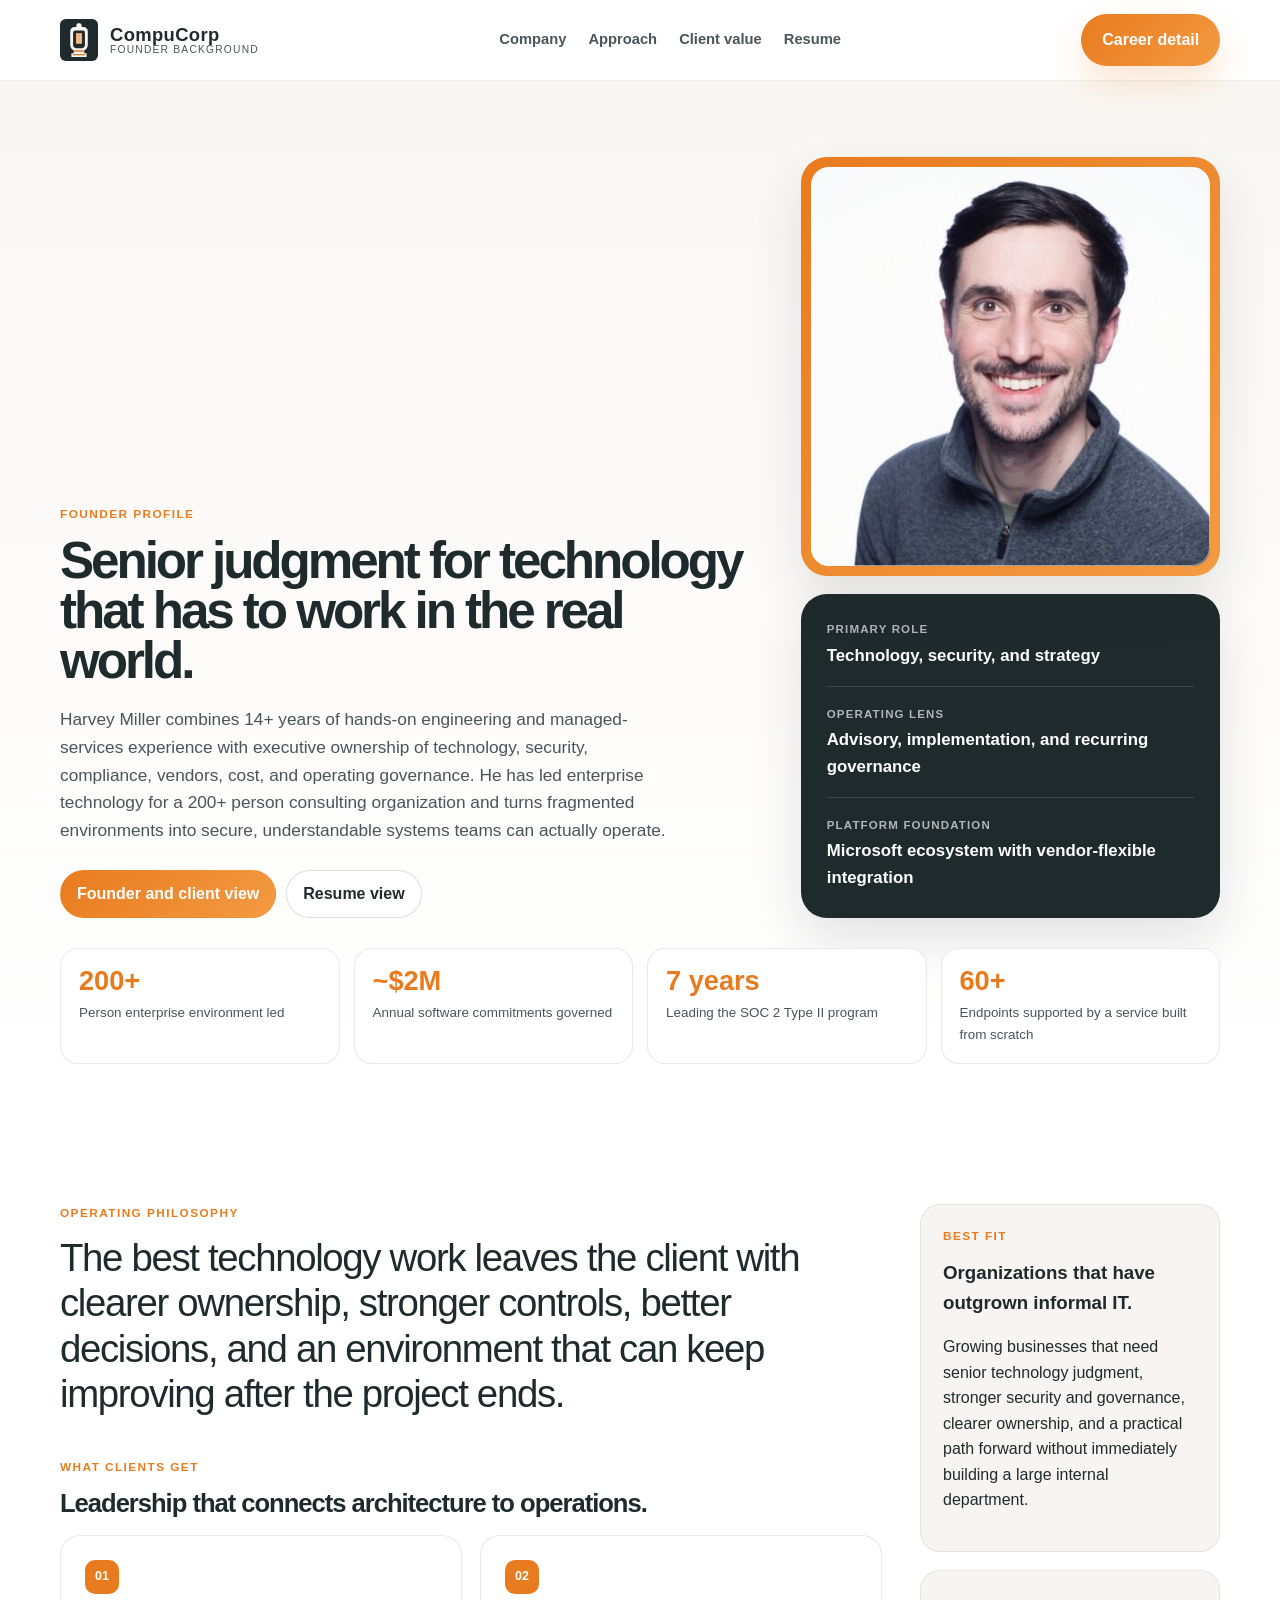
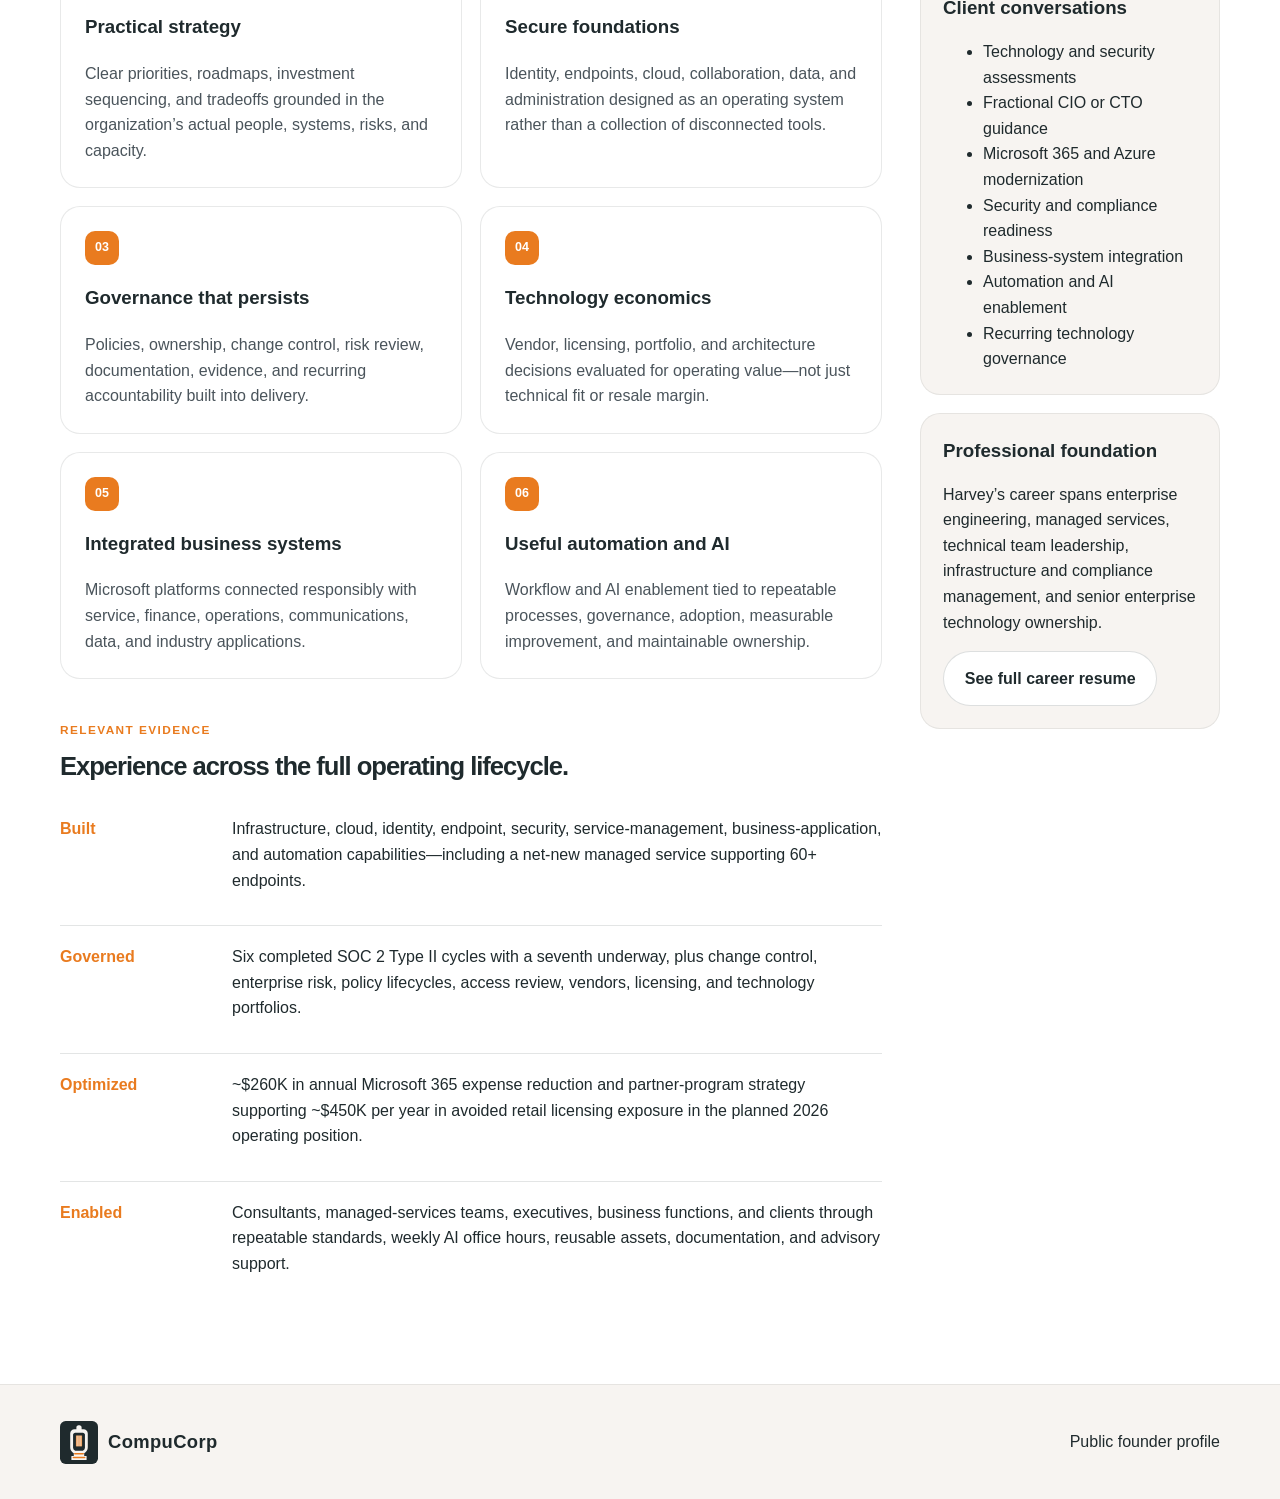
==== commit 11cded01: "Simplify SOC 2 experience metric" ====
--- a/site/harvey-founder.html
+++ b/site/harvey-founder.html
@@ -53,7 +53,7 @@
         <div class="container profile-metrics" aria-label="Selected experience metrics">
           <div class="profile-metric"><strong>200+</strong><span>Person enterprise environment led</span></div>
           <div class="profile-metric"><strong>~$2M</strong><span>Annual software commitments governed</span></div>
-          <div class="profile-metric"><strong>6 + 1</strong><span>Completed SOC 2 cycles, with a seventh underway</span></div>
+          <div class="profile-metric"><strong>7 years</strong><span>Leading the SOC 2 Type II program</span></div>
           <div class="profile-metric"><strong>60+</strong><span>Endpoints supported by a service built from scratch</span></div>
         </div>
       </section>
--- a/site/career.css
+++ b/site/career.css
@@ -37,6 +37,41 @@
   color: var(--white);
   border-color: transparent;
   background: linear-gradient(135deg, var(--orange) 0%, var(--orange-soft) 100%);
+}
+
+.profile-aside {
+  display: grid;
+  gap: 18px;
+  align-self: stretch;
+}
+
+.profile-portrait {
+  position: relative;
+  margin: 0;
+  padding: 10px;
+  overflow: hidden;
+  border-radius: 26px;
+  background: linear-gradient(135deg, var(--orange) 0%, var(--orange-soft) 100%);
+  box-shadow: 0 22px 50px var(--shadow);
+}
+
+.profile-portrait::after {
+  content: "";
+  position: absolute;
+  inset: 10px;
+  border: 1px solid rgba(255, 255, 255, 0.5);
+  border-radius: 19px;
+  pointer-events: none;
+}
+
+.profile-portrait img {
+  display: block;
+  width: 100%;
+  height: auto;
+  aspect-ratio: 1;
+  object-fit: cover;
+  object-position: center 32%;
+  border-radius: 18px;
 }
 
 .profile-facts {
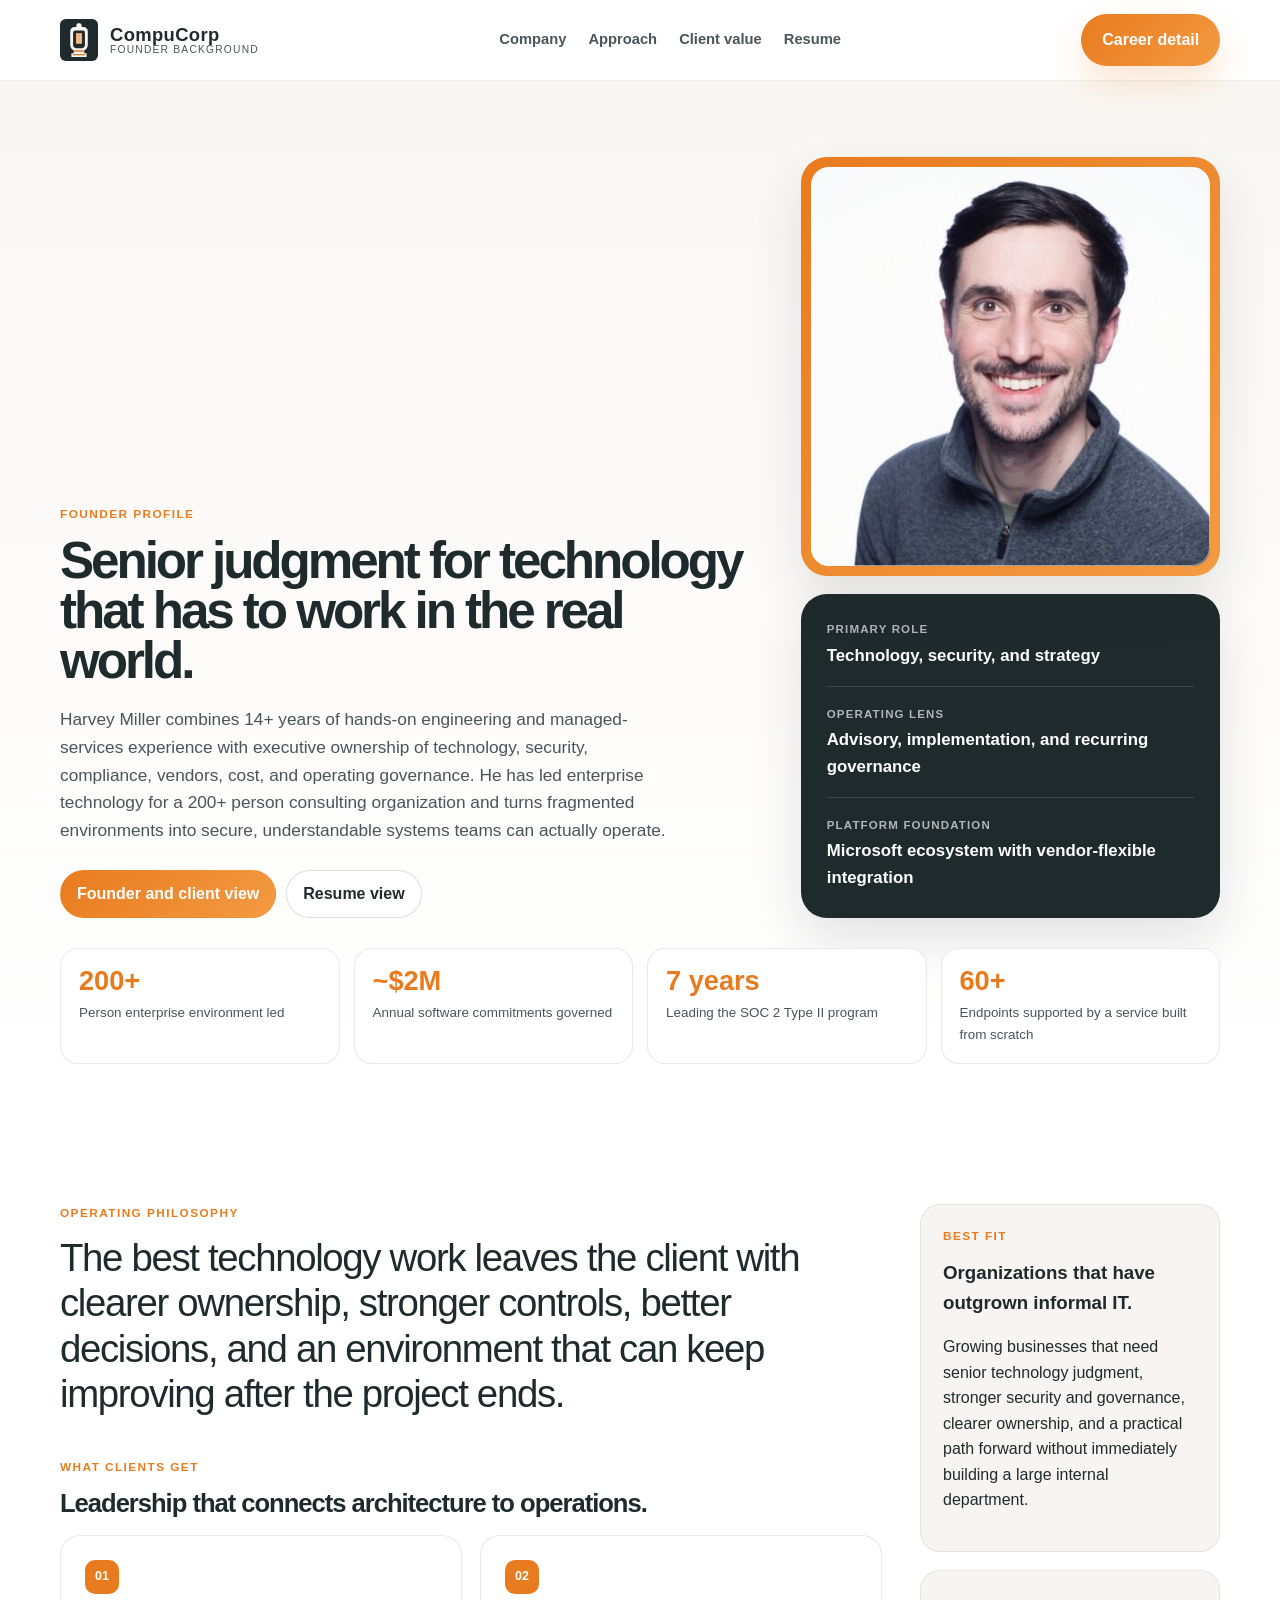
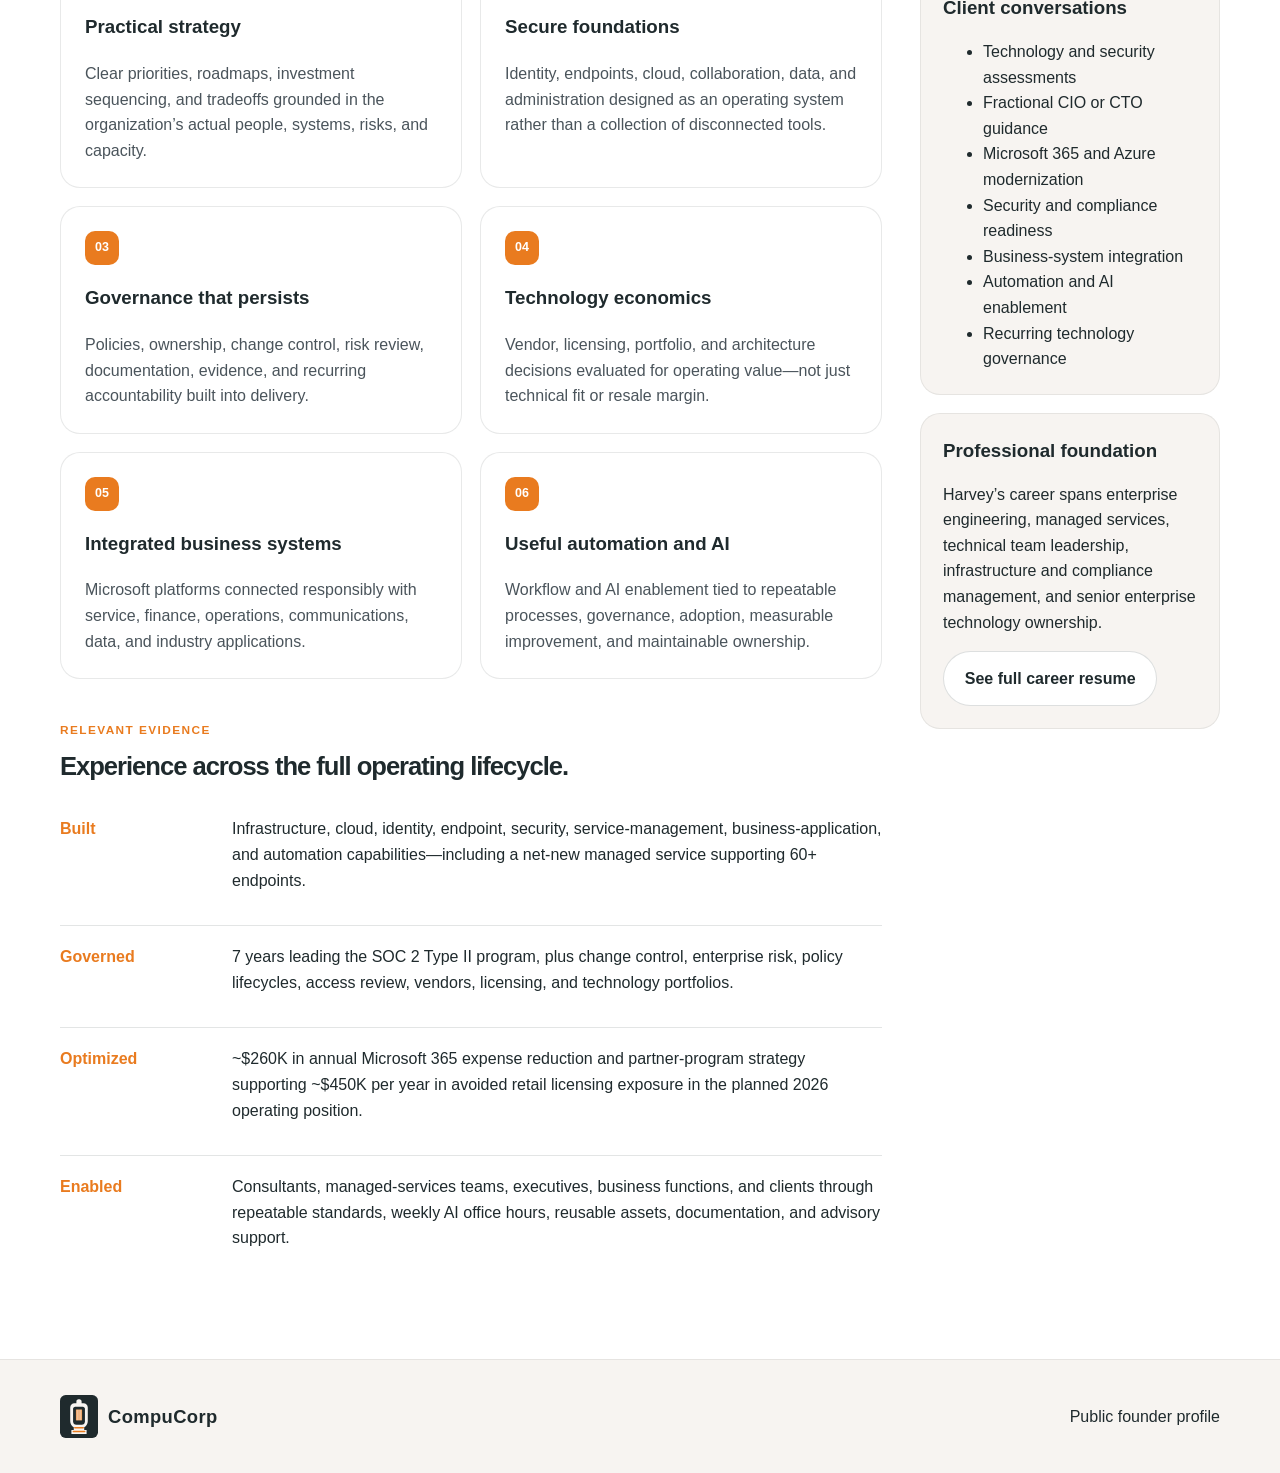
==== commit bd88c6db: "Standardize SOC 2 experience as seven years" ====
--- a/site/harvey-founder.html
+++ b/site/harvey-founder.html
@@ -84,7 +84,7 @@
               <h2>Experience across the full operating lifecycle.</h2>
               <div class="proof-list">
                 <div class="proof-item"><strong>Built</strong><span>Infrastructure, cloud, identity, endpoint, security, service-management, business-application, and automation capabilities—including a net-new managed service supporting 60+ endpoints.</span></div>
-                <div class="proof-item"><strong>Governed</strong><span>Six completed SOC 2 Type II cycles with a seventh underway, plus change control, enterprise risk, policy lifecycles, access review, vendors, licensing, and technology portfolios.</span></div>
+                <div class="proof-item"><strong>Governed</strong><span>7 years leading the SOC 2 Type II program, plus change control, enterprise risk, policy lifecycles, access review, vendors, licensing, and technology portfolios.</span></div>
                 <div class="proof-item"><strong>Optimized</strong><span>~$260K in annual Microsoft 365 expense reduction and partner-program strategy supporting ~$450K per year in avoided retail licensing exposure in the planned 2026 operating position.</span></div>
                 <div class="proof-item"><strong>Enabled</strong><span>Consultants, managed-services teams, executives, business functions, and clients through repeatable standards, weekly AI office hours, reusable assets, documentation, and advisory support.</span></div>
               </div>
